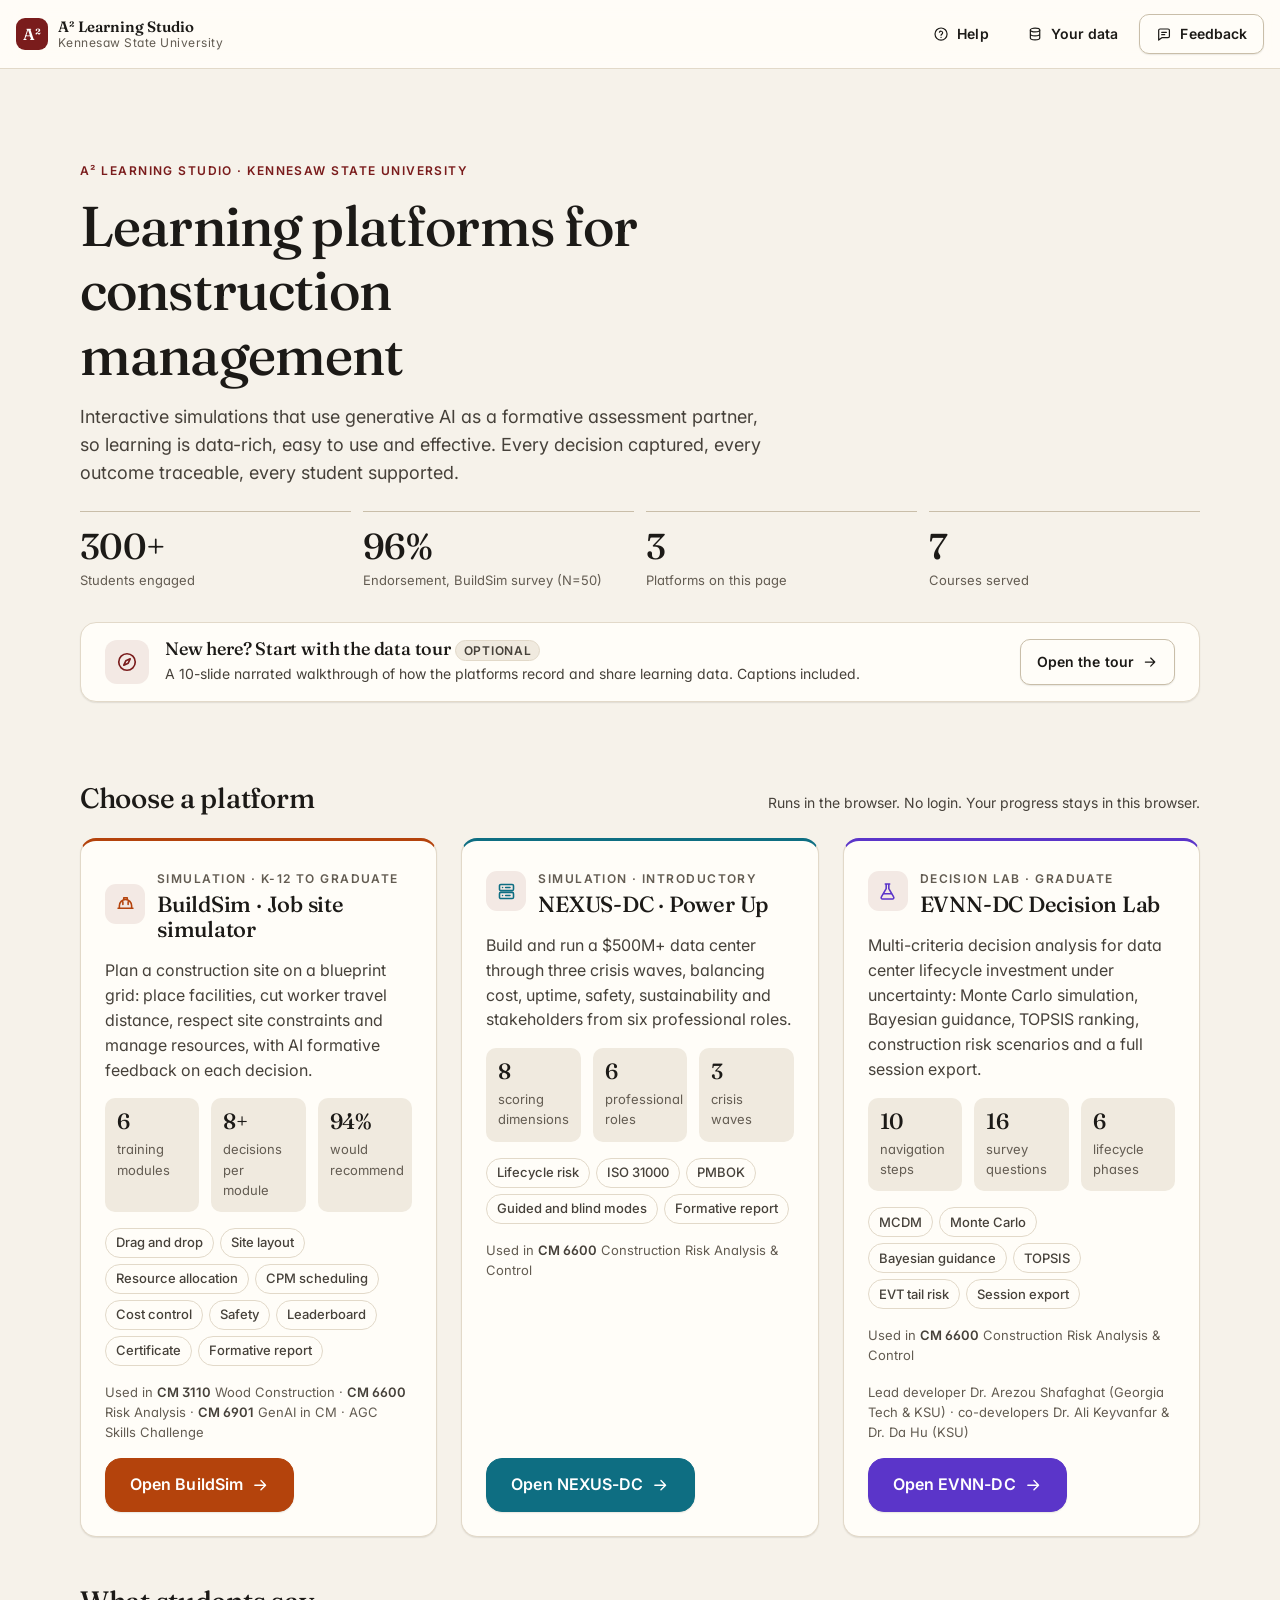
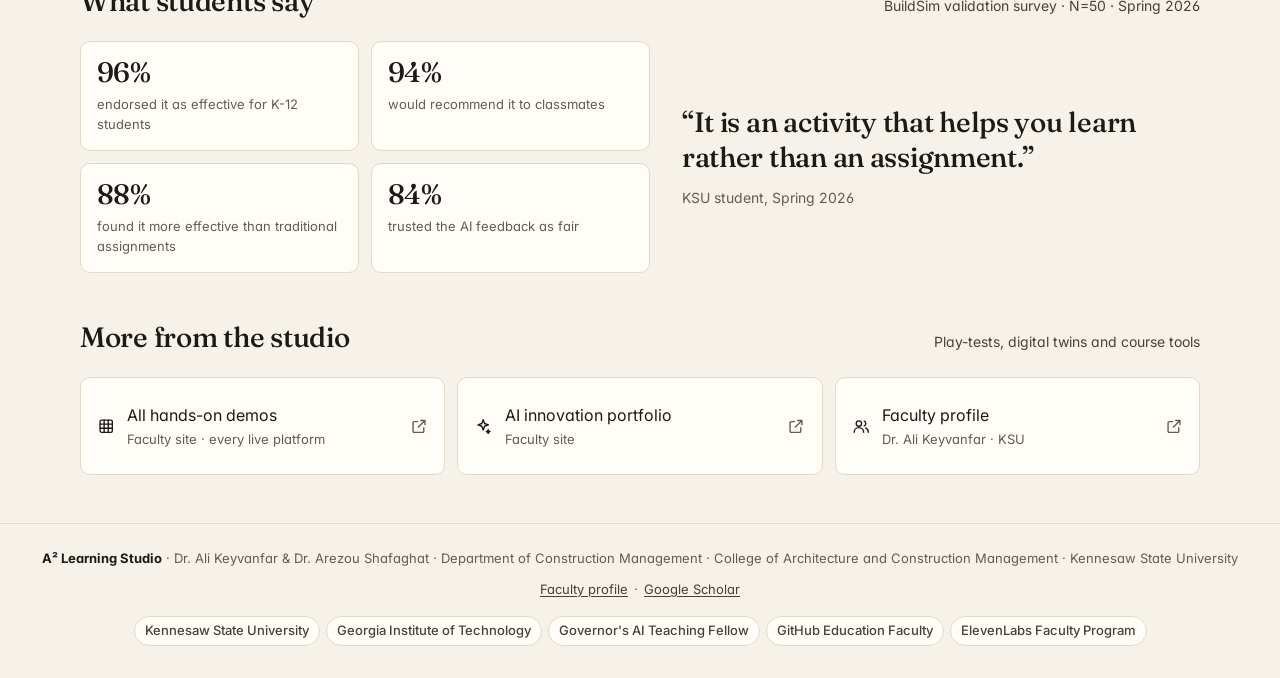
==== index.html @ 73e68457 "Hub: rebuild index.html on the A² kit - Editorial layout on the shared kit; each card keeps its plat" ====
<!DOCTYPE html>
<html lang="en">
<head>
<meta charset="UTF-8">
<meta name="viewport" content="width=device-width, initial-scale=1">
<!-- a2-kit:fonts -->
<link rel="preconnect" href="https://fonts.googleapis.com">
<link rel="preconnect" href="https://fonts.gstatic.com" crossorigin>
<link rel="stylesheet" href="https://fonts.googleapis.com/css2?family=Fraunces:opsz,wght@9..144,400;9..144,500;9..144,600&family=Inter:wght@400;500;600;700&family=JetBrains+Mono:wght@400;500;600&display=swap">
<!-- /a2-kit:fonts -->
<!-- a2-kit:css v1.0.0 -->
<style id="a2-kit-css">
/* ==========================================================================
   A² Kit · v1.0.0 · shared design language for A² Learning Studio platforms
   A² Learning Studio · Dr. Ali Keyvanfar & Dr. Arezou Shafaghat · KSU
   Canonical source: a2-learning-studio/kit/a2-kit.css (inlined into each
   platform between <!-- a2-kit:css --> markers by kit/sync.py).

   Principles: editorial and calm; Fraunces for display, Inter for UI,
   JetBrains Mono for data; warm paper surfaces; one accent per platform
   (--a2-accent), studio burgundy as the brand mark; soft depth; every text
   token >= 4.5:1 on every surface token; 24px+ targets (44px on touch);
   visible focus; reduced motion honored.

   Base element rules use :where() so they carry zero specificity and never
   override a platform's own CSS.
   ========================================================================== */

:root {
  /* type */
  --a2-font-display: "Fraunces", "Iowan Old Style", "Palatino Linotype", Palatino, Georgia, serif;
  --a2-font-ui: "Inter", system-ui, -apple-system, "Segoe UI", Roboto, "Helvetica Neue", Arial, sans-serif;
  --a2-font-mono: "JetBrains Mono", ui-monospace, SFMono-Regular, Menlo, Consolas, monospace;
  --a2-t-2xs: 0.75rem;   /* 12px, meta only (uppercase eyebrow) */
  --a2-t-xs: 0.8125rem;  /* 13px */
  --a2-t-sm: 0.875rem;   /* 14px */
  --a2-t-md: 1rem;       /* 16px body */
  --a2-t-lg: 1.125rem;   /* 18px */
  --a2-t-xl: 1.375rem;   /* 22px */
  --a2-t-2xl: 1.75rem;   /* 28px */
  --a2-t-3xl: 2.25rem;   /* 36px */
  --a2-t-4xl: clamp(2.25rem, 1.4rem + 3.2vw, 3.5rem);
  --a2-lh-tight: 1.15;
  --a2-lh: 1.55;

  /* surfaces (warm paper) */
  --a2-bg: #f6f2ea;
  --a2-surface: #fffdf8;
  --a2-surface-2: #f0eadf;
  --a2-surface-3: #e8e0d2;
  --a2-line: #e2d9c9;
  --a2-line-strong: #c9bea9;

  /* ink: all >= 4.5:1 on --a2-bg, --a2-surface and --a2-surface-2 */
  --a2-ink: #1c1a17;
  --a2-ink-2: #46413a;
  --a2-ink-3: #635c52;

  /* brand + accent (each platform overrides --a2-accent / --a2-accent-strong) */
  --a2-brand: #7a1c1c;
  --a2-accent: #7a1c1c;
  --a2-accent-strong: #5e1414;
  --a2-accent-ink: #ffffff;
  --a2-accent-soft: color-mix(in srgb, var(--a2-accent) 9%, var(--a2-surface));
  --a2-accent-line: color-mix(in srgb, var(--a2-accent) 32%, var(--a2-line));

  /* status (text-safe on light surfaces) */
  --a2-ok: #1d6b45;     --a2-ok-soft: #e5f2ea;
  --a2-warn: #8a5300;   --a2-warn-soft: #fbefd9;
  --a2-err: #a8231a;    --a2-err-soft: #fbe6e3;
  --a2-info: #1f4f9c;   --a2-info-soft: #e5edf9;

  /* spacing (4px base) */
  --a2-s1: 4px; --a2-s2: 8px; --a2-s3: 12px; --a2-s4: 16px;
  --a2-s5: 24px; --a2-s6: 32px; --a2-s7: 48px; --a2-s8: 64px;

  /* shape + depth */
  --a2-r-sm: 6px; --a2-r: 10px; --a2-r-lg: 16px; --a2-r-pill: 999px;
  --a2-shadow-1: 0 1px 2px rgba(28, 26, 23, .06), 0 1px 1px rgba(28, 26, 23, .04);
  --a2-shadow-2: 0 10px 24px -12px rgba(28, 26, 23, .22), 0 2px 6px rgba(28, 26, 23, .06);
  --a2-shadow-3: 0 24px 60px -20px rgba(28, 26, 23, .34), 0 4px 12px rgba(28, 26, 23, .08);

  /* motion */
  --a2-ease: cubic-bezier(.2, .7, .2, 1);
  --a2-dur: 180ms;

  /* layout */
  --a2-max: 1120px;
  --a2-bar-h: 56px;
  --a2-target: 44px;
  --a2-focus-ring: 0 0 0 2px var(--a2-surface), 0 0 0 4px var(--a2-accent);

  color-scheme: light;
}

/* ---------- base (zero specificity) ---------- */
:where(html.a2) { -webkit-text-size-adjust: 100%; text-size-adjust: 100%; }
:where(body.a2) {
  margin: 0;
  background: var(--a2-bg);
  color: var(--a2-ink);
  font: 400 var(--a2-t-md)/var(--a2-lh) var(--a2-font-ui);
  font-feature-settings: "cv11", "ss01";
  -webkit-font-smoothing: antialiased;
  text-rendering: optimizeLegibility;
}
:where(body.a2) :where(h1, h2, h3) {
  font-family: var(--a2-font-display);
  font-weight: 500;
  line-height: var(--a2-lh-tight);
  letter-spacing: -0.01em;
  color: var(--a2-ink);
  font-optical-sizing: auto;
}
:where(body.a2) :where(h4, h5, h6) { font-family: var(--a2-font-ui); font-weight: 600; line-height: 1.3; }
:where(body.a2) :where(a) { color: var(--a2-accent); text-underline-offset: .18em; text-decoration-thickness: 1px; }
:where(body.a2) :where(a:hover) { color: var(--a2-accent-strong); }
:where(body.a2) :where(code, kbd, samp, pre, .a2-num) { font-family: var(--a2-font-mono); font-variant-numeric: tabular-nums; }
:where(body.a2) :where(button, input, select, textarea) { font: inherit; color: inherit; }
:where(body.a2) :where(img, svg, video, canvas) { max-width: 100%; }
:where(body.a2) ::selection { background: color-mix(in srgb, var(--a2-accent) 22%, transparent); }

/* one visible focus style everywhere (keyboard only) */
:where(body.a2) :focus { outline: none; }
:where(body.a2) :focus-visible {
  outline: 2px solid var(--a2-accent);
  outline-offset: 2px;
  border-radius: var(--a2-r-sm);
}
:where(body.a2) :where(input, select, textarea):focus-visible { outline-offset: 0; }

/* ---------- utilities ---------- */
.a2-sr, .a2-visually-hidden {
  position: absolute !important; width: 1px !important; height: 1px !important;
  padding: 0 !important; margin: -1px !important; overflow: hidden !important;
  clip: rect(0 0 0 0) !important; white-space: nowrap !important; border: 0 !important;
}
.a2-skip {
  position: fixed; left: var(--a2-s3); top: -100px; z-index: 10000;
  background: var(--a2-ink); color: #fff; padding: 10px 16px; border-radius: var(--a2-r);
  font: 600 var(--a2-t-sm)/1 var(--a2-font-ui); text-decoration: none;
  transition: top var(--a2-dur) var(--a2-ease);
}
.a2-skip:focus { top: var(--a2-s3); color: #fff; }
.a2-container { width: min(100% - 2 * var(--a2-s4), var(--a2-max)); margin-inline: auto; }
.a2-stack > * + * { margin-top: var(--a2-stack, var(--a2-s4)); }
.a2-row { display: flex; gap: var(--a2-s3); align-items: center; flex-wrap: wrap; }
.a2-grow { flex: 1 1 auto; }
.a2-mono { font-family: var(--a2-font-mono); font-variant-numeric: tabular-nums; }
.a2-eyebrow {
  font: 600 var(--a2-t-2xs)/1.2 var(--a2-font-ui); letter-spacing: .12em; text-transform: uppercase;
  color: var(--a2-ink-3);
}
.a2-eyebrow.is-accent { color: var(--a2-accent); }
.a2-lede { font-size: var(--a2-t-lg); color: var(--a2-ink-2); max-width: 62ch; }
.a2-muted { color: var(--a2-ink-3); }
.a2-display { font-family: var(--a2-font-display); font-weight: 500; letter-spacing: -0.015em; line-height: var(--a2-lh-tight); }
.a2-hr { border: 0; border-top: 1px solid var(--a2-line); margin: var(--a2-s5) 0; }

/* ---------- icons ---------- */
.a2-ico { width: 1.15em; height: 1.15em; flex: none; stroke: currentColor; fill: none; stroke-width: 1.8; stroke-linecap: round; stroke-linejoin: round; vertical-align: -0.2em; }
.a2-ico.is-fill { fill: currentColor; stroke: none; }

/* ---------- buttons ---------- */
.a2-btn {
  --_bg: var(--a2-surface); --_fg: var(--a2-ink); --_bd: var(--a2-line-strong);
  display: inline-flex; align-items: center; justify-content: center; gap: var(--a2-s2);
  min-height: var(--a2-target); padding: 0 var(--a2-s4);
  border: 1px solid var(--_bd); border-radius: var(--a2-r);
  background: var(--_bg); color: var(--_fg);
  font: 600 var(--a2-t-sm)/1.1 var(--a2-font-ui); letter-spacing: .005em;
  text-decoration: none; cursor: pointer; user-select: none; white-space: nowrap;
  box-shadow: var(--a2-shadow-1);
  transition: background var(--a2-dur) var(--a2-ease), border-color var(--a2-dur) var(--a2-ease),
              box-shadow var(--a2-dur) var(--a2-ease), transform var(--a2-dur) var(--a2-ease);
}
.a2-btn:hover { --_bd: var(--a2-ink-3); color: var(--_fg); }
.a2-btn:active { transform: translateY(1px); }
.a2-btn[disabled], .a2-btn[aria-disabled="true"] { opacity: .5; cursor: not-allowed; box-shadow: none; transform: none; }
.a2-btn.is-primary { --_bg: var(--a2-accent); --_fg: var(--a2-accent-ink); --_bd: var(--a2-accent); }
.a2-btn.is-primary:hover { --_bg: var(--a2-accent-strong); --_bd: var(--a2-accent-strong); }
.a2-btn.is-quiet { --_bg: transparent; --_bd: transparent; box-shadow: none; }
.a2-btn.is-quiet:hover { --_bg: var(--a2-surface-2); }
.a2-btn.is-danger { --_fg: var(--a2-err); --_bd: color-mix(in srgb, var(--a2-err) 45%, var(--a2-line)); }
.a2-btn.is-sm { min-height: 36px; padding: 0 var(--a2-s3); font-size: var(--a2-t-xs); }
.a2-btn.is-lg { min-height: 52px; padding: 0 var(--a2-s5); font-size: var(--a2-t-md); border-radius: var(--a2-r-lg); }
.a2-btn.is-icon { width: var(--a2-target); padding: 0; }
.a2-btn.is-block { width: 100%; }
.a2-btn.a2-btn:focus-visible { outline: none; box-shadow: var(--a2-focus-ring); }
@media (pointer: fine) { .a2-btn.is-sm { min-height: 32px; } }

/* ---------- surfaces ---------- */
.a2-card {
  background: var(--a2-surface); border: 1px solid var(--a2-line); border-radius: var(--a2-r-lg);
  box-shadow: var(--a2-shadow-1); padding: var(--a2-s5);
}
.a2-card.is-raised { box-shadow: var(--a2-shadow-2); }
.a2-card.is-accent { border-top: 3px solid var(--a2-accent); }
.a2-card.is-interactive { transition: box-shadow var(--a2-dur) var(--a2-ease), border-color var(--a2-dur) var(--a2-ease), transform var(--a2-dur) var(--a2-ease); }
.a2-card.is-interactive:hover { box-shadow: var(--a2-shadow-2); border-color: var(--a2-line-strong); transform: translateY(-1px); }
.a2-panel { background: var(--a2-surface-2); border-radius: var(--a2-r); padding: var(--a2-s4); }

/* ---------- chips, badges, tags ---------- */
.a2-chip {
  display: inline-flex; align-items: center; gap: 6px; min-height: 28px; padding: 0 10px;
  border-radius: var(--a2-r-pill); border: 1px solid var(--a2-line); background: var(--a2-surface);
  font: 500 var(--a2-t-xs)/1 var(--a2-font-ui); color: var(--a2-ink-2);
}
.a2-chip.is-accent { background: var(--a2-accent-soft); border-color: var(--a2-accent-line); color: var(--a2-accent-strong); }
button.a2-chip { cursor: pointer; min-height: 36px; }
button.a2-chip[aria-pressed="true"] { background: var(--a2-accent); border-color: var(--a2-accent); color: var(--a2-accent-ink); }
.a2-badge {
  display: inline-flex; align-items: center; gap: 4px; padding: 3px 8px; border-radius: var(--a2-r-pill);
  font: 600 var(--a2-t-2xs)/1.1 var(--a2-font-ui); letter-spacing: .06em; text-transform: uppercase;
  border: 1px solid transparent; vertical-align: middle;
}
.a2-badge.is-required { background: var(--a2-err-soft); color: var(--a2-err); border-color: color-mix(in srgb, var(--a2-err) 25%, transparent); }
.a2-badge.is-optional { background: var(--a2-surface-2); color: var(--a2-ink-2); border-color: var(--a2-line); }
.a2-badge.is-done { background: var(--a2-ok-soft); color: var(--a2-ok); }
.a2-badge.is-locked { background: var(--a2-surface-2); color: var(--a2-ink-3); }
.a2-badge.is-new, .a2-badge.is-accent { background: var(--a2-accent-soft); color: var(--a2-accent-strong); border-color: var(--a2-accent-line); }

/* ---------- callouts (guidance) ---------- */
.a2-callout {
  display: grid; grid-template-columns: auto 1fr; gap: var(--a2-s3); align-items: start;
  padding: var(--a2-s4); border-radius: var(--a2-r); border: 1px solid var(--a2-line);
  background: var(--a2-surface); color: var(--a2-ink-2);
}
.a2-callout > .a2-ico { margin-top: 2px; color: var(--a2-accent); }
.a2-callout strong { color: var(--a2-ink); }
.a2-callout.is-next { background: var(--a2-accent-soft); border-color: var(--a2-accent-line); }
.a2-callout.is-info { background: var(--a2-info-soft); border-color: color-mix(in srgb, var(--a2-info) 25%, transparent); }
.a2-callout.is-info > .a2-ico { color: var(--a2-info); }
.a2-callout.is-warn { background: var(--a2-warn-soft); border-color: color-mix(in srgb, var(--a2-warn) 25%, transparent); }
.a2-callout.is-warn > .a2-ico { color: var(--a2-warn); }
.a2-callout.is-ok { background: var(--a2-ok-soft); border-color: color-mix(in srgb, var(--a2-ok) 25%, transparent); }
.a2-callout.is-ok > .a2-ico { color: var(--a2-ok); }

/* ---------- forms ---------- */
.a2-field { display: grid; gap: 6px; }
.a2-field > label, .a2-label { font: 600 var(--a2-t-sm)/1.3 var(--a2-font-ui); color: var(--a2-ink); display: flex; gap: 8px; align-items: center; flex-wrap: wrap; }
.a2-hint { font-size: var(--a2-t-xs); color: var(--a2-ink-3); }
.a2-error { font-size: var(--a2-t-xs); color: var(--a2-err); font-weight: 600; }
.a2-input, .a2-select, .a2-textarea {
  width: 100%; min-height: var(--a2-target); box-sizing: border-box; padding: 10px 12px;
  border: 1px solid var(--a2-line-strong); border-radius: var(--a2-r); background: var(--a2-surface);
  color: var(--a2-ink); font: 400 var(--a2-t-md)/1.4 var(--a2-font-ui);
  transition: border-color var(--a2-dur) var(--a2-ease), box-shadow var(--a2-dur) var(--a2-ease);
}
.a2-textarea { min-height: 96px; resize: vertical; }
.a2-input::placeholder, .a2-textarea::placeholder { color: var(--a2-ink-3); }
.a2-input:focus-visible, .a2-select:focus-visible, .a2-textarea:focus-visible { outline: none; border-color: var(--a2-accent); box-shadow: 0 0 0 3px color-mix(in srgb, var(--a2-accent) 22%, transparent); }
.a2-input[aria-invalid="true"] { border-color: var(--a2-err); }
.a2-scale { display: flex; gap: var(--a2-s2); flex-wrap: wrap; }
.a2-scale label {
  position: relative; display: inline-grid; place-items: center; min-width: var(--a2-target); min-height: var(--a2-target);
  padding: 0 10px; border: 1px solid var(--a2-line-strong); border-radius: var(--a2-r); background: var(--a2-surface);
  font: 600 var(--a2-t-sm)/1 var(--a2-font-ui); cursor: pointer;
}
.a2-scale input { position: absolute; opacity: 0; inset: 0; margin: 0; cursor: pointer; }
.a2-scale label:has(input:checked) { background: var(--a2-accent); border-color: var(--a2-accent); color: var(--a2-accent-ink); }
.a2-scale label:has(input:focus-visible) { box-shadow: var(--a2-focus-ring); }
.a2-scale-ends { display: flex; justify-content: space-between; font-size: var(--a2-t-xs); color: var(--a2-ink-3); max-width: 340px; }

/* ---------- progress + stepper ---------- */
.a2-progress { height: 6px; border-radius: var(--a2-r-pill); background: var(--a2-surface-3); overflow: hidden; }
.a2-progress > span { display: block; height: 100%; width: var(--a2-pct, 0%); background: var(--a2-accent); border-radius: inherit; transition: width .4s var(--a2-ease); }
.a2-stepper { position: relative; list-style: none; margin: 0; padding: 0; display: flex; gap: var(--a2-s2); overflow-x: auto; scrollbar-width: thin; }
.a2-stepper > li { flex: none; position: relative; }
.a2-step {
  display: inline-flex; align-items: center; gap: 8px; min-height: 40px; padding: 0 12px 0 6px;
  border-radius: var(--a2-r-pill); border: 1px solid var(--a2-line); background: var(--a2-surface);
  font: 500 var(--a2-t-xs)/1.1 var(--a2-font-ui); color: var(--a2-ink-2); text-decoration: none; cursor: pointer; white-space: nowrap;
}
.a2-step .a2-step-n {
  display: inline-grid; place-items: center; width: 26px; height: 26px; border-radius: 50%;
  background: var(--a2-surface-2); color: var(--a2-ink-2); font: 600 12px/1 var(--a2-font-mono);
}
.a2-step[aria-current="step"] { border-color: var(--a2-accent); color: var(--a2-ink); background: var(--a2-accent-soft); }
.a2-step[aria-current="step"] .a2-step-n { background: var(--a2-accent); color: var(--a2-accent-ink); }
.a2-step.is-done .a2-step-n { background: var(--a2-ok); color: #fff; }
.a2-step.is-locked, .a2-step[aria-disabled="true"] { color: var(--a2-ink-3); cursor: not-allowed; background: var(--a2-surface-2); }
.a2-step:focus-visible { outline: none; box-shadow: var(--a2-focus-ring); }

/* ---------- suite bar (shared top bar) ---------- */
.a2-bar {
  position: sticky; top: 0; z-index: 900; min-height: var(--a2-bar-h);
  display: flex; align-items: center; gap: var(--a2-s3); padding: 6px var(--a2-s4);
  background: color-mix(in srgb, var(--a2-surface) 92%, transparent);
  -webkit-backdrop-filter: saturate(1.4) blur(10px); backdrop-filter: saturate(1.4) blur(10px);
  border-bottom: 1px solid var(--a2-line);
  font-family: var(--a2-font-ui);
}
.a2-bar-brand { display: flex; align-items: center; gap: 10px; min-width: 0; color: var(--a2-ink); text-decoration: none; }
.a2-mark {
  flex: none; display: inline-flex; align-items: center; justify-content: center; width: 32px; height: 32px; border-radius: 9px;
  background: var(--a2-brand); color: #fff; font: 600 16px/1 var(--a2-font-display); letter-spacing: -.02em;
}
.a2-bar-title { display: grid; min-width: 0; line-height: 1.15; }
.a2-bar-title b { font: 600 15px/1.2 var(--a2-font-display); color: var(--a2-ink); white-space: nowrap; overflow: hidden; text-overflow: ellipsis; }
.a2-bar-title small { font-size: var(--a2-t-2xs); color: var(--a2-ink-3); letter-spacing: .04em; white-space: nowrap; overflow: hidden; text-overflow: ellipsis; }
.a2-bar-where { margin-left: var(--a2-s2); padding-left: var(--a2-s3); border-left: 1px solid var(--a2-line); font-size: var(--a2-t-sm); color: var(--a2-ink-2); min-width: 0; white-space: nowrap; overflow: hidden; text-overflow: ellipsis; }
.a2-bar-where:empty { display: none; }
.a2-bar-actions { margin-left: auto; display: flex; align-items: center; gap: 4px; }
.a2-bar-actions .a2-btn { min-height: 40px; }
.a2-bar-actions .a2-btn .a2-btn-label { display: inline; }
.a2-bar .a2-more { display: none; }
@media (max-width: 720px) {
  .a2-bar-where { display: none; }
  .a2-bar .a2-hide-sm { display: none; }
  .a2-bar .a2-more { display: inline-flex; }
  .a2-bar-actions .a2-btn .a2-btn-label { display: none; }
  .a2-bar-actions .a2-btn { width: 44px; min-height: 44px; padding: 0; }
}
@media (max-width: 380px) { .a2-bar-title small { display: none; } }
.a2-menu { display: grid; gap: var(--a2-s2); }
.a2-menu .a2-btn { justify-content: flex-start; width: 100%; min-height: 52px; font-size: var(--a2-t-md); }
.a2-menu .a2-btn .a2-state { margin-left: auto; font-weight: 500; color: var(--a2-ink-3); font-size: var(--a2-t-sm); }

/* where-am-I strip under the bar (mobile shows location here) */
.a2-where {
  display: none; padding: 8px var(--a2-s4); font-size: var(--a2-t-sm); color: var(--a2-ink-2);
  background: var(--a2-surface); border-bottom: 1px solid var(--a2-line);
}
@media (max-width: 720px) { .a2-where:not(:empty) { display: block; } }

/* ---------- next-step dock ---------- */
.a2-nextbar {
  position: sticky; bottom: 0; z-index: 800; display: flex; gap: var(--a2-s3); align-items: center; flex-wrap: wrap;
  padding: var(--a2-s3) var(--a2-s4); background: color-mix(in srgb, var(--a2-surface) 94%, transparent);
  -webkit-backdrop-filter: blur(8px); backdrop-filter: blur(8px); border-top: 1px solid var(--a2-line);
}
.a2-nextbar .a2-nextbar-text { flex: 1 1 220px; font-size: var(--a2-t-sm); color: var(--a2-ink-2); }
.a2-nextbar .a2-nextbar-text strong { color: var(--a2-ink); }

/* ---------- dialog ---------- */
.a2-dialog {
  width: min(560px, calc(100vw - 24px)); max-height: min(86vh, 760px); padding: 0; border: 1px solid var(--a2-line);
  border-radius: var(--a2-r-lg); background: var(--a2-surface); color: var(--a2-ink); box-shadow: var(--a2-shadow-3);
  font-family: var(--a2-font-ui);
}
.a2-dialog::backdrop { background: rgba(28, 26, 23, .42); }
.a2-dialog[open] { display: flex; flex-direction: column; }
.a2-dialog-head { display: flex; align-items: start; gap: var(--a2-s3); padding: var(--a2-s5) var(--a2-s5) var(--a2-s3); }
.a2-dialog-head h2 { margin: 0; font-size: var(--a2-t-xl); }
.a2-dialog-head p { margin: 6px 0 0; color: var(--a2-ink-2); font-size: var(--a2-t-sm); }
.a2-dialog-body { padding: 0 var(--a2-s5) var(--a2-s4); overflow: auto; }
.a2-dialog-foot { display: flex; gap: var(--a2-s2); justify-content: flex-end; flex-wrap: wrap; padding: var(--a2-s4) var(--a2-s5); border-top: 1px solid var(--a2-line); background: var(--a2-surface-2); border-radius: 0 0 var(--a2-r-lg) var(--a2-r-lg); }
.a2-dialog fieldset { border: 0; padding: 0; margin: 0 0 var(--a2-s5); }
.a2-dialog legend { font: 600 var(--a2-t-sm)/1.3 var(--a2-font-ui); margin-bottom: var(--a2-s2); padding: 0; display: flex; gap: 8px; align-items: center; }

/* ---------- toast ---------- */
.a2-toasts { position: fixed; z-index: 10001; left: 50%; bottom: var(--a2-s5); transform: translateX(-50%); display: grid; gap: var(--a2-s2); width: min(440px, calc(100vw - 24px)); pointer-events: none; }
.a2-toast {
  pointer-events: auto; display: flex; gap: var(--a2-s3); align-items: center; padding: 12px 16px; border-radius: var(--a2-r);
  background: var(--a2-ink); color: #fff; font: 500 var(--a2-t-sm)/1.4 var(--a2-font-ui); box-shadow: var(--a2-shadow-3);
  animation: a2-rise .22s var(--a2-ease);
}
@keyframes a2-rise { from { opacity: 0; transform: translateY(8px); } to { opacity: 1; transform: none; } }

/* ---------- media: captions + transcript ---------- */
.a2-captions {
  position: fixed; z-index: 950; left: 50%; bottom: calc(var(--a2-s5) + env(safe-area-inset-bottom, 0px)); transform: translateX(-50%);
  width: min(760px, calc(100vw - 24px)); display: none; gap: var(--a2-s3); align-items: start;
  padding: 12px 14px 12px 16px; border-radius: var(--a2-r-lg); background: rgba(28, 26, 23, .92); color: #fff;
  box-shadow: var(--a2-shadow-3); font: 500 var(--a2-t-md)/1.45 var(--a2-font-ui);
}
.a2-captions.is-on { display: flex; }
.a2-captions-text { flex: 1; max-height: 4.4em; overflow: auto; }
.a2-captions-label { display: block; font: 600 var(--a2-t-2xs)/1.3 var(--a2-font-ui); letter-spacing: .1em; text-transform: uppercase; color: #d8cfc0; margin-bottom: 2px; }
.a2-captions .a2-btn { --_bg: rgba(255, 255, 255, .08); --_fg: #fff; --_bd: rgba(255, 255, 255, .22); box-shadow: none; min-height: 40px; }
.a2-captions .a2-btn:hover { --_bg: rgba(255, 255, 255, .16); --_bd: rgba(255, 255, 255, .4); }
.a2-transcript { font-size: var(--a2-t-sm); color: var(--a2-ink-2); }
.a2-transcript summary { cursor: pointer; font-weight: 600; color: var(--a2-ink); min-height: 32px; display: flex; align-items: center; gap: 8px; }
.a2-transcript[open] summary { margin-bottom: var(--a2-s2); }

/* ---------- tables + kpi ---------- */
.a2-table { width: 100%; border-collapse: collapse; font-size: var(--a2-t-sm); }
.a2-table th { text-align: left; font: 600 var(--a2-t-xs)/1.3 var(--a2-font-ui); color: var(--a2-ink-2); letter-spacing: .02em; padding: 10px 12px; border-bottom: 1px solid var(--a2-line-strong); background: var(--a2-surface-2); }
.a2-table td { padding: 10px 12px; border-bottom: 1px solid var(--a2-line); vertical-align: top; }
.a2-table .num { font-family: var(--a2-font-mono); font-variant-numeric: tabular-nums; text-align: right; }
.a2-kpis { display: grid; grid-template-columns: repeat(auto-fit, minmax(140px, 1fr)); gap: var(--a2-s3); }
.a2-kpi { padding: var(--a2-s4); border-radius: var(--a2-r); background: var(--a2-surface); border: 1px solid var(--a2-line); }
.a2-kpi b { display: block; font: 500 var(--a2-t-2xl)/1.05 var(--a2-font-display); color: var(--a2-ink); letter-spacing: -.02em; }
.a2-kpi span { display: block; margin-top: 6px; font-size: var(--a2-t-xs); color: var(--a2-ink-3); }

/* ---------- tabs ---------- */
.a2-tabs { display: flex; gap: 2px; border-bottom: 1px solid var(--a2-line); overflow-x: auto; scrollbar-width: thin; }
.a2-tab {
  flex: none; min-height: var(--a2-target); padding: 0 var(--a2-s4); border: 0; border-bottom: 2px solid transparent; background: none;
  font: 600 var(--a2-t-sm)/1 var(--a2-font-ui); color: var(--a2-ink-2); cursor: pointer; margin-bottom: -1px;
}
.a2-tab[aria-selected="true"] { color: var(--a2-ink); border-bottom-color: var(--a2-accent); }
.a2-tab:hover { color: var(--a2-ink); }
.a2-tab:focus-visible { outline: none; box-shadow: inset var(--a2-focus-ring); }

/* ---------- footer ---------- */
.a2-foot {
  border-top: 1px solid var(--a2-line); margin-top: var(--a2-s7); padding: var(--a2-s5) var(--a2-s4) var(--a2-s6);
  font-size: var(--a2-t-xs); color: var(--a2-ink-3); text-align: center; line-height: 1.6;
}
.a2-foot a { color: var(--a2-ink-2); display: inline-block; padding: 4px 2px; }

/* ---------- motion preferences ---------- */
@media (prefers-reduced-motion: reduce) {
  *, *::before, *::after {
    animation-duration: .001ms !important; animation-iteration-count: 1 !important;
    transition-duration: .001ms !important; scroll-behavior: auto !important;
  }
}
html.a2-reduce-motion *, html.a2-reduce-motion *::before, html.a2-reduce-motion *::after {
  animation-duration: .001ms !important; animation-iteration-count: 1 !important;
  transition-duration: .001ms !important; scroll-behavior: auto !important;
}

/* ---------- print ---------- */
@media print {
  .a2-bar, .a2-nextbar, .a2-captions, .a2-toasts, .a2-skip { display: none !important; }
  :where(body.a2) { background: #fff; }
}

/* toggle buttons in the bar: pressed = on */
.a2-bar [aria-pressed="false"] { color: var(--a2-ink-3); }
</style>
<!-- /a2-kit:css -->
<title>A² Learning Studio — Learning platforms for construction management</title>
<meta name="description" content="Browser-based simulations that use generative AI as formative assessment for construction management education. A² Learning Studio, Kennesaw State University — Dr. Ali Keyvanfar and Dr. Arezou Shafaghat.">
<meta name="theme-color" content="#f6f2ea">
<style>
  .hub-hero { padding: clamp(40px, 8vw, 88px) 0 var(--a2-s6); }
  .hub-hero h1 { font-size: var(--a2-t-4xl); margin: var(--a2-s3) 0 var(--a2-s4); max-width: 17ch; }
  .hub-hero .a2-lede { margin: 0 0 var(--a2-s5); }
  .hub-stats { display: grid; grid-template-columns: repeat(4, minmax(0, 1fr)); gap: var(--a2-s3); margin: 0 0 var(--a2-s6); padding: 0; }
  .hub-stats div { padding: var(--a2-s4) 0 0; border-top: 1px solid var(--a2-line-strong); }
  .hub-stats dt { font-size: var(--a2-t-xs); color: var(--a2-ink-3); margin-top: 6px; }
  .hub-stats dd { margin: 0; font: 500 var(--a2-t-3xl)/1 var(--a2-font-display); letter-spacing: -.02em; color: var(--a2-ink); }
  .hub-stats div { display: flex; flex-direction: column-reverse; justify-content: flex-end; }
  @media (max-width: 640px) { .hub-stats { grid-template-columns: repeat(2, minmax(0, 1fr)); row-gap: var(--a2-s4); } }

  .hub-start { display: grid; grid-template-columns: auto 1fr auto; gap: var(--a2-s4); align-items: center; padding: var(--a2-s4) var(--a2-s5); border-radius: var(--a2-r-lg); background: var(--a2-surface); border: 1px solid var(--a2-line); box-shadow: var(--a2-shadow-1); }
  .hub-start .ic { display: inline-grid; place-items: center; width: 44px; height: 44px; border-radius: 12px; background: var(--a2-accent-soft); color: var(--a2-accent); }
  .hub-start .ic .a2-ico { width: 22px; height: 22px; }
  .hub-start h2 { margin: 0 0 2px; font-size: var(--a2-t-lg); }
  .hub-start p { margin: 0; color: var(--a2-ink-2); font-size: var(--a2-t-sm); }
  @media (max-width: 640px) { .hub-start { grid-template-columns: 1fr; } .hub-start .ic { display: none; } }

  .hub-sec { padding: var(--a2-s7) 0 0; }
  .hub-sec > header { display: flex; flex-wrap: wrap; gap: var(--a2-s2) var(--a2-s5); align-items: baseline; justify-content: space-between; margin-bottom: var(--a2-s5); }
  .hub-sec h2 { margin: 0; font-size: var(--a2-t-2xl); }
  .hub-sec > header p { margin: 0; color: var(--a2-ink-2); font-size: var(--a2-t-sm); }

  .plats { display: grid; gap: var(--a2-s5); grid-template-columns: repeat(auto-fit, minmax(300px, 1fr)); }
  .plat { display: flex; flex-direction: column; gap: var(--a2-s4); padding: var(--a2-s5); border-top: 3px solid var(--a2-accent); }
  .plat-head { display: flex; gap: var(--a2-s3); align-items: center; }
  .plat-ic { display: inline-grid; place-items: center; width: 40px; height: 40px; border-radius: 11px; background: var(--a2-accent-soft); color: var(--a2-accent); flex: none; }
  .plat-ic .a2-ico { width: 21px; height: 21px; }
  .plat h3 { margin: 2px 0 0; font-size: var(--a2-t-xl); }
  .plat .desc { margin: 0; color: var(--a2-ink-2); }
  .plat .a2-kpis { grid-template-columns: repeat(3, minmax(0, 1fr)); }
  .plat .a2-kpi { padding: var(--a2-s3); background: var(--a2-surface-2); border: 0; }
  .plat .a2-kpi b { font-size: var(--a2-t-xl); }
  .plat .chips { display: flex; flex-wrap: wrap; gap: 6px; }
  .plat .meta { margin: 0; font-size: var(--a2-t-xs); color: var(--a2-ink-3); }
  .plat .meta strong { color: var(--a2-ink-2); font-weight: 600; }
  .plat .credit { margin: 0; font-size: var(--a2-t-xs); color: var(--a2-ink-3); }
  .plat .a2-btn { margin-top: auto; align-self: flex-start; }

  .proof { display: grid; grid-template-columns: 1.1fr 1fr; gap: var(--a2-s6); align-items: center; }
  .proof .a2-kpis { grid-template-columns: repeat(2, minmax(0, 1fr)); }
  .proof blockquote { margin: 0; font: 500 var(--a2-t-2xl)/1.25 var(--a2-font-display); letter-spacing: -.01em; color: var(--a2-ink); }
  .proof figcaption { margin-top: var(--a2-s3); font-size: var(--a2-t-sm); color: var(--a2-ink-3); }
  @media (max-width: 760px) { .proof { grid-template-columns: 1fr; } }

  .more { display: grid; gap: var(--a2-s3); grid-template-columns: repeat(auto-fit, minmax(260px, 1fr)); }
  .more a { display: flex; gap: var(--a2-s3); align-items: center; padding: var(--a2-s4); border-radius: var(--a2-r); border: 1px solid var(--a2-line); background: var(--a2-surface); color: var(--a2-ink); text-decoration: none; min-height: 64px; }
  .more a:hover { border-color: var(--a2-line-strong); box-shadow: var(--a2-shadow-1); }
  .more a span { display: grid; gap: 2px; }
  .more a small { color: var(--a2-ink-3); font-size: var(--a2-t-xs); }
  .more a .a2-ico:last-child { margin-left: auto; color: var(--a2-ink-3); }
  .affil { display: flex; flex-wrap: wrap; justify-content: center; gap: 6px; margin-top: var(--a2-s3); }
</style>
</head>
<body>
<main id="main">
  <div class="a2-container">

    <section class="hub-hero" aria-labelledby="hub-title">
      <span class="a2-eyebrow is-accent">A² Learning Studio · Kennesaw State University</span>
      <h1 id="hub-title" class="a2-display">Learning platforms for construction management</h1>
      <p class="a2-lede">Interactive simulations that use generative AI as a formative assessment partner, so learning is data-rich, easy to use and effective. Every decision captured, every outcome traceable, every student supported.</p>
      <dl class="hub-stats">
        <div><dt>Students engaged</dt><dd>300+</dd></div>
        <div><dt>Endorsement, BuildSim survey (N=50)</dt><dd>96%</dd></div>
        <div><dt>Platforms on this page</dt><dd>3</dd></div>
        <div><dt>Courses served</dt><dd>7</dd></div>
      </dl>
      <div class="hub-start">
        <span class="ic" aria-hidden="true"><svg class="a2-ico"><use href="#a2-i-compass"></use></svg></span>
        <div>
          <h2>New here? Start with the data tour <span class="a2-badge is-optional">Optional</span></h2>
          <p>A 10-slide narrated walkthrough of how the platforms record and share learning data. Captions included.</p>
        </div>
        <a class="a2-btn" href="ecosystem.html">Open the tour <svg class="a2-ico" aria-hidden="true"><use href="#a2-i-arrow-right"></use></svg></a>
      </div>
    </section>

    <section class="hub-sec" aria-labelledby="h-plat">
      <header>
        <h2 id="h-plat">Choose a platform</h2>
        <p>Runs in the browser. No login. Your progress stays in this browser.</p>
      </header>
      <div class="plats">

        <article class="a2-card plat" style="--a2-accent:#b4430c;--a2-accent-strong:#8f3409" aria-labelledby="p-buildsim">
          <div class="plat-head">
            <span class="plat-ic" aria-hidden="true"><svg class="a2-ico"><use href="#a2-i-hardhat"></use></svg></span>
            <div><span class="a2-eyebrow">Simulation · K-12 to graduate</span><h3 id="p-buildsim">BuildSim · Job site simulator</h3></div>
          </div>
          <p class="desc">Plan a construction site on a blueprint grid: place facilities, cut worker travel distance, respect site constraints and manage resources, with AI formative feedback on each decision.</p>
          <div class="a2-kpis" data-claims="buildsim">
            <div class="a2-kpi"><b class="a2-num" data-claim="modules">6</b><span>training modules</span></div>
            <div class="a2-kpi"><b class="a2-num" data-claim="decisions">8+</b><span>decisions per module</span></div>
            <div class="a2-kpi"><b class="a2-num">94%</b><span>would recommend</span></div>
          </div>
          <div class="chips" aria-label="Features">
            <span class="a2-chip">Drag and drop</span><span class="a2-chip">Site layout</span><span class="a2-chip">Resource allocation</span><span class="a2-chip">CPM scheduling</span><span class="a2-chip">Cost control</span><span class="a2-chip">Safety</span><span class="a2-chip">Leaderboard</span><span class="a2-chip">Certificate</span><span class="a2-chip">Formative report</span>
          </div>
          <p class="meta">Used in <strong>CM 3110</strong> Wood Construction · <strong>CM 6600</strong> Risk Analysis · <strong>CM 6901</strong> GenAI in CM · AGC Skills Challenge</p>
          <a class="a2-btn is-primary is-lg" href="buildsim.html">Open BuildSim <svg class="a2-ico" aria-hidden="true"><use href="#a2-i-arrow-right"></use></svg></a>
        </article>

        <article class="a2-card plat" style="--a2-accent:#0e6e82;--a2-accent-strong:#0a5463" aria-labelledby="p-nexus">
          <div class="plat-head">
            <span class="plat-ic" aria-hidden="true"><svg class="a2-ico"><use href="#a2-i-server"></use></svg></span>
            <div><span class="a2-eyebrow">Simulation · Introductory</span><h3 id="p-nexus">NEXUS-DC · Power Up</h3></div>
          </div>
          <p class="desc">Build and run a $500M+ data center through three crisis waves, balancing cost, uptime, safety, sustainability and stakeholders from six professional roles.</p>
          <div class="a2-kpis" data-claims="nexusdc">
            <div class="a2-kpi"><b class="a2-num" data-claim="dimensions">8</b><span>scoring dimensions</span></div>
            <div class="a2-kpi"><b class="a2-num" data-claim="roles">6</b><span>professional roles</span></div>
            <div class="a2-kpi"><b class="a2-num" data-claim="waves">3</b><span>crisis waves</span></div>
          </div>
          <div class="chips" aria-label="Features">
            <span class="a2-chip">Lifecycle risk</span><span class="a2-chip">ISO 31000</span><span class="a2-chip">PMBOK</span><span class="a2-chip">Guided and blind modes</span><span class="a2-chip">Formative report</span>
          </div>
          <p class="meta">Used in <strong>CM 6600</strong> Construction Risk Analysis &amp; Control</p>
          <a class="a2-btn is-primary is-lg" href="nexus-dc.html">Open NEXUS-DC <svg class="a2-ico" aria-hidden="true"><use href="#a2-i-arrow-right"></use></svg></a>
        </article>

        <article class="a2-card plat" style="--a2-accent:#5b35c9;--a2-accent-strong:#4626a3" aria-labelledby="p-evnn">
          <div class="plat-head">
            <span class="plat-ic" aria-hidden="true"><svg class="a2-ico"><use href="#a2-i-flask"></use></svg></span>
            <div><span class="a2-eyebrow">Decision lab · Graduate</span><h3 id="p-evnn">EVNN-DC Decision Lab</h3></div>
          </div>
          <p class="desc">Multi-criteria decision analysis for data center lifecycle investment under uncertainty: Monte Carlo simulation, Bayesian guidance, TOPSIS ranking, construction risk scenarios and a full session export.</p>
          <div class="a2-kpis" data-claims="evnn">
            <div class="a2-kpi"><b class="a2-num" data-claim="steps">10</b><span>navigation steps</span></div>
            <div class="a2-kpi"><b class="a2-num" data-claim="survey">16</b><span>survey questions</span></div>
            <div class="a2-kpi"><b class="a2-num" data-claim="phases">6</b><span>lifecycle phases</span></div>
          </div>
          <div class="chips" aria-label="Features">
            <span class="a2-chip">MCDM</span><span class="a2-chip">Monte Carlo</span><span class="a2-chip">Bayesian guidance</span><span class="a2-chip">TOPSIS</span><span class="a2-chip">EVT tail risk</span><span class="a2-chip">Session export</span>
          </div>
          <p class="meta">Used in <strong>CM 6600</strong> Construction Risk Analysis &amp; Control</p>
          <p class="credit">Lead developer Dr. Arezou Shafaghat (Georgia Tech &amp; KSU) · co-developers Dr. Ali Keyvanfar &amp; Dr. Da Hu (KSU)</p>
          <a class="a2-btn is-primary is-lg" href="evnn-dc.html">Open EVNN-DC <svg class="a2-ico" aria-hidden="true"><use href="#a2-i-arrow-right"></use></svg></a>
        </article>

      </div>
    </section>

    <section class="hub-sec" aria-labelledby="h-proof">
      <header><h2 id="h-proof">What students say</h2><p>BuildSim validation survey · N=50 · Spring 2026</p></header>
      <div class="proof">
        <div class="a2-kpis">
          <div class="a2-kpi"><b class="a2-num">96%</b><span>endorsed it as effective for K-12 students</span></div>
          <div class="a2-kpi"><b class="a2-num">94%</b><span>would recommend it to classmates</span></div>
          <div class="a2-kpi"><b class="a2-num">88%</b><span>found it more effective than traditional assignments</span></div>
          <div class="a2-kpi"><b class="a2-num">84%</b><span>trusted the AI feedback as fair</span></div>
        </div>
        <figure style="margin:0">
          <blockquote>“It is an activity that helps you learn rather than an assignment.”</blockquote>
          <figcaption>KSU student, Spring 2026</figcaption>
        </figure>
      </div>
    </section>

    <section class="hub-sec" aria-labelledby="h-more">
      <header><h2 id="h-more">More from the studio</h2><p>Play-tests, digital twins and course tools</p></header>
      <div class="more">
        <a href="https://facultyweb.kennesaw.edu/akeyvanf/hands-on-demos.php"><svg class="a2-ico" aria-hidden="true"><use href="#a2-i-grid"></use></svg><span>All hands-on demos<small>Faculty site · every live platform</small></span><svg class="a2-ico" aria-hidden="true"><use href="#a2-i-external"></use></svg></a>
        <a href="https://facultyweb.kennesaw.edu/akeyvanf/Fun%20Yet%20Relevant.php"><svg class="a2-ico" aria-hidden="true"><use href="#a2-i-sparkle"></use></svg><span>AI innovation portfolio<small>Faculty site</small></span><svg class="a2-ico" aria-hidden="true"><use href="#a2-i-external"></use></svg></a>
        <a href="https://facultyweb.kennesaw.edu/akeyvanf/"><svg class="a2-ico" aria-hidden="true"><use href="#a2-i-users"></use></svg><span>Faculty profile<small>Dr. Ali Keyvanfar · KSU</small></span><svg class="a2-ico" aria-hidden="true"><use href="#a2-i-external"></use></svg></a>
      </div>
    </section>

  </div>
</main>

<footer class="a2-foot">
  <p style="margin:0"><strong style="color:var(--a2-ink)">A² Learning Studio</strong> · Dr. Ali Keyvanfar &amp; Dr. Arezou Shafaghat · Department of Construction Management · College of Architecture and Construction Management · Kennesaw State University</p>
  <p style="margin:6px 0 0"><a href="https://facultyweb.kennesaw.edu/akeyvanf/">Faculty profile</a> · <a href="https://scholar.google.com/citations?user=nPs2iWkAAAAJ&amp;hl=en">Google Scholar</a></p>
  <div class="affil" aria-label="Affiliations and programs">
    <span class="a2-chip">Kennesaw State University</span><span class="a2-chip">Georgia Institute of Technology</span><span class="a2-chip">Governor's AI Teaching Fellow</span><span class="a2-chip">GitHub Education Faculty</span><span class="a2-chip">ElevenLabs Faculty Program</span>
  </div>
</footer>

<!-- a2-kit:js v1.0.0 -->
<script id="a2-kit-js">
/* ==========================================================================
   A² Kit · v1.0.0 · shared runtime for A² Learning Studio platforms
   A² Learning Studio · Dr. Ali Keyvanfar & Dr. Arezou Shafaghat · KSU
   Canonical source: a2-learning-studio/kit/a2-kit.js (inlined into each
   platform between <!-- a2-kit:js --> markers by kit/sync.py).

   window.A2 =
     init(opts)          suite bar, skip link, icons, session, error capture
     where(text)         "you are here" text in the bar
     audio               ONE audio manager: narration, video, SFX never overlap
     log                 anonymous 21-field interaction log (localStorage)
     feedback            structured feedback dialog (ratings + tags + note)
     data                export JSON / CSV, clear
     privacy             scrub names, emails, phone numbers, IDs from logs
     ui                  toast, dialog, help, icon()

   Must load before any platform script that plays sound, so the audio
   patches are in place first.
   ========================================================================== */
(function () {
  'use strict';
  if (window.A2 && window.A2.kit) return;

  var VERSION = '1.0.0';
  var A2 = window.A2 = window.A2 || {};
  A2.kit = { version: VERSION };

  /* ------------------------------------------------------------------ utils */
  var hasLS = (function () { try { var k = '__a2t'; localStorage.setItem(k, '1'); localStorage.removeItem(k); return true; } catch (e) { return false; } })();
  var hasSS = (function () { try { var k = '__a2t'; sessionStorage.setItem(k, '1'); sessionStorage.removeItem(k); return true; } catch (e) { return false; } })();
  var mem = {};
  function lsGet(k, d) { try { var v = hasLS ? localStorage.getItem(k) : mem[k]; return v == null ? d : JSON.parse(v); } catch (e) { return d; } }
  function lsSet(k, v) { try { var s = JSON.stringify(v); if (hasLS) localStorage.setItem(k, s); else mem[k] = s; } catch (e) { /* quota: keep in memory */ mem[k] = JSON.stringify(v); } }
  function lsDel(k) { try { if (hasLS) localStorage.removeItem(k); delete mem[k]; } catch (e) {} }
  function ssGet(k, d) { try { var v = hasSS ? sessionStorage.getItem(k) : mem['s:' + k]; return v == null ? d : JSON.parse(v); } catch (e) { return d; } }
  function ssSet(k, v) { try { var s = JSON.stringify(v); if (hasSS) sessionStorage.setItem(k, s); else mem['s:' + k] = s; } catch (e) {} }
  function uuid() {
    if (window.crypto && crypto.randomUUID) return crypto.randomUUID();
    var b = new Uint8Array(16); (window.crypto || {}).getRandomValues ? crypto.getRandomValues(b) : b.forEach(function (_, i) { b[i] = Math.random() * 256 | 0; });
    b[6] = (b[6] & 15) | 64; b[8] = (b[8] & 63) | 128;
    var h = Array.prototype.map.call(b, function (x) { return (x + 256).toString(16).slice(1); }).join('');
    return h.slice(0, 8) + '-' + h.slice(8, 12) + '-' + h.slice(12, 16) + '-' + h.slice(16, 20) + '-' + h.slice(20);
  }
  function esc(s) { return String(s == null ? '' : s).replace(/[&<>"']/g, function (c) { return { '&': '&amp;', '<': '&lt;', '>': '&gt;', '"': '&quot;', "'": '&#39;' }[c]; }); }
  function h(tag, attrs, html) {
    var e = document.createElement(tag);
    if (attrs) Object.keys(attrs).forEach(function (k) {
      var v = attrs[k]; if (v == null || v === false) return;
      if (k === 'class') e.className = v; else if (k === 'text') e.textContent = v; else if (k.slice(0, 2) === 'on' && typeof v === 'function') e.addEventListener(k.slice(2), v); else e.setAttribute(k, v === true ? '' : v);
    });
    if (html != null) e.innerHTML = html;
    return e;
  }
  function ready(fn) { if (document.readyState === 'loading') document.addEventListener('DOMContentLoaded', fn, { once: true }); else fn(); }
  function basename(src) { if (!src) return ''; if (src.slice(0, 5) === 'data:' || src.slice(0, 5) === 'blob:') return ''; try { return decodeURIComponent(src.split('#')[0].split('?')[0].split('/').pop()); } catch (e) { return src.split('/').pop(); } }
  function stamp() { var d = new Date(), p = function (n) { return (n < 10 ? '0' : '') + n; }; return d.getFullYear() + p(d.getMonth() + 1) + p(d.getDate()) + '-' + p(d.getHours()) + p(d.getMinutes()); }
  function download(name, text, type) {
    var blob = new Blob([text], { type: type }); var url = URL.createObjectURL(blob);
    var a = h('a', { href: url, download: name }); a.style.display = 'none'; document.body.appendChild(a); a.click();
    setTimeout(function () { URL.revokeObjectURL(url); a.remove(); }, 1500);
  }
  A2.util = { esc: esc, h: h, uuid: uuid, ready: ready, store: { get: lsGet, set: lsSet, del: lsDel }, session: { get: ssGet, set: ssSet }, download: download };

  /* ------------------------------------------------------------------ icons */
  var ICONS = {
    play: '<path d="M7.5 4.8v14.4L19 12z"/>',
    pause: '<path d="M8.5 5v14M15.5 5v14"/>',
    stop: '<rect x="6" y="6" width="12" height="12" rx="2"/>',
    volume: '<path d="M4 9.5h3.5L12 5v14l-4.5-4.5H4z"/><path d="M15.5 9a4 4 0 0 1 0 6M18.3 6.4a7.6 7.6 0 0 1 0 11.2"/>',
    'volume-x': '<path d="M4 9.5h3.5L12 5v14l-4.5-4.5H4z"/><path d="M16 10l5 5M21 10l-5 5"/>',
    captions: '<rect x="3" y="5.5" width="18" height="13" rx="2.5"/><path d="M10.6 10.3a2.2 2.2 0 1 0 0 3.4M17 10.3a2.2 2.2 0 1 0 0 3.4"/>',
    message: '<path d="M20 15.2a2 2 0 0 1-2 2H9.2L4 21V6.5a2 2 0 0 1 2-2h12a2 2 0 0 1 2 2z"/><path d="M8.5 9.5h7M8.5 13h4.5"/>',
    download: '<path d="M12 4v11M7.5 10.5 12 15l4.5-4.5M5 19.5h14"/>',
    upload: '<path d="M12 15V4M7.5 8.5 12 4l4.5 4.5M5 19.5h14"/>',
    trash: '<path d="M4.5 7h15M9.5 7V4.8h5V7M6.5 7l1 12.5h9l1-12.5"/>',
    info: '<circle cx="12" cy="12" r="9"/><path d="M12 11v6M12 7.6h.01"/>',
    help: '<circle cx="12" cy="12" r="9"/><path d="M9.6 9.3a2.5 2.5 0 0 1 4.8.9c0 1.7-2.4 2.2-2.4 3.6M12 17h.01"/>',
    check: '<path d="M5 12.5l4.5 4.5L19 7.5"/>',
    'check-circle': '<circle cx="12" cy="12" r="9"/><path d="M8 12.3l2.8 2.8L16.2 9.5"/>',
    'chevron-left': '<path d="M14.5 6 8.5 12l6 6"/>',
    'chevron-right': '<path d="M9.5 6l6 6-6 6"/>',
    'chevron-down': '<path d="M6 9.5l6 6 6-6"/>',
    'arrow-right': '<path d="M5 12h14M13 6l6 6-6 6"/>',
    'arrow-left': '<path d="M19 12H5M11 6l-6 6 6 6"/>',
    x: '<path d="M6 6l12 12M18 6 6 18"/>',
    lock: '<rect x="5" y="10.5" width="14" height="10" rx="2"/><path d="M8.5 10.5V7.8a3.5 3.5 0 0 1 7 0v2.7"/>',
    star: '<path d="M12 3.8l2.5 5.2 5.7.8-4.1 4 1 5.6L12 16.7l-5.1 2.7 1-5.6-4.1-4 5.7-.8z"/>',
    alert: '<path d="M12 4 2.8 19.5h18.4z"/><path d="M12 10v4.2M12 16.8h.01"/>',
    home: '<path d="M4 11.2 12 4.5l8 6.7V20h-5.5v-5.5h-5V20H4z"/>',
    list: '<path d="M9 6.5h11M9 12h11M9 17.5h11M4.5 6.5h.01M4.5 12h.01M4.5 17.5h.01"/>',
    replay: '<path d="M4.5 12a7.5 7.5 0 1 0 2.2-5.3M4.5 4.5v4.2h4.2"/>',
    external: '<path d="M14 4.5h5.5V10M19.5 4.5 11 13M18 14v4.5a1.5 1.5 0 0 1-1.5 1.5h-11A1.5 1.5 0 0 1 4 18.5v-11A1.5 1.5 0 0 1 5.5 6H10"/>',
    'file-text': '<path d="M14 3.5H7a2 2 0 0 0-2 2v13a2 2 0 0 0 2 2h10a2 2 0 0 0 2-2V8.5z"/><path d="M14 3.5v5h5M8.5 13h7M8.5 16.5h5"/>',
    database: '<ellipse cx="12" cy="6" rx="7" ry="2.8"/><path d="M5 6v12c0 1.5 3.1 2.8 7 2.8s7-1.3 7-2.8V6M5 12c0 1.5 3.1 2.8 7 2.8s7-1.3 7-2.8"/>',
    clock: '<circle cx="12" cy="12" r="9"/><path d="M12 7v5l3.2 2"/>',
    award: '<circle cx="12" cy="9" r="5.5"/><path d="M8.6 13.3 7.5 21l4.5-2.6 4.5 2.6-1.1-7.7"/>',
    users: '<circle cx="9" cy="8.5" r="3.5"/><path d="M2.8 20a6.2 6.2 0 0 1 12.4 0M16 5.3a3.5 3.5 0 0 1 0 6.4M17.8 14.2A6.2 6.2 0 0 1 21.2 20"/>',
    layers: '<path d="M12 4 3 8.5l9 4.5 9-4.5z"/><path d="M3 12.5l9 4.5 9-4.5M3 16.5l9 4.5 9-4.5"/>',
    sliders: '<path d="M4 7h10M18 7h2M4 12h4M12 12h8M4 17h12M20 17h0"/><circle cx="16" cy="7" r="2"/><circle cx="10" cy="12" r="2"/><circle cx="18" cy="17" r="2"/>',
    chart: '<path d="M4 4v16h16M8.5 16v-5M13 16V8M17.5 16v-3"/>',
    sparkle: '<path d="M12 3.5l1.8 5 5 1.8-5 1.8-1.8 5-1.8-5-5-1.8 5-1.8z"/><path d="M18.5 16.5l.7 1.8 1.8.7-1.8.7-.7 1.8-.7-1.8-1.8-.7 1.8-.7z"/>',
    grid: '<rect x="4" y="4" width="16" height="16" rx="2"/><path d="M4 9.3h16M4 14.7h16M9.3 4v16M14.7 4v16"/>',
    book: '<path d="M5 4.5h9.5a3 3 0 0 1 3 3V20H8a3 3 0 0 1-3-3z"/><path d="M5 17a3 3 0 0 1 3-3h9.5"/>',
    target: '<circle cx="12" cy="12" r="8.5"/><circle cx="12" cy="12" r="4.5"/><path d="M12 12h.01"/>',
    shield: '<path d="M12 3.5 5 6.3v5.2c0 4.3 3 7.6 7 9 4-1.4 7-4.7 7-9V6.3z"/>',
    zap: '<path d="M13 3 5 13.5h6L10.5 21 19 10.5h-6z"/>',
    building: '<path d="M5 20.5V5.5A1.5 1.5 0 0 1 6.5 4h7A1.5 1.5 0 0 1 15 5.5v15M15 10h3.5a1.5 1.5 0 0 1 1.5 1.5v9M3.5 20.5h17M8.5 8h3M8.5 11.5h3M8.5 15h3"/>',
    flask: '<path d="M9.5 3.5h5M10.5 3.5v5.2L5 18.2a1.5 1.5 0 0 0 1.3 2.3h11.4a1.5 1.5 0 0 0 1.3-2.3l-5.5-9.5V3.5"/><path d="M7.6 14.5h8.8"/>',
    menu: '<path d="M4 7h16M4 12h16M4 17h16"/>',
    plus: '<path d="M12 5v14M5 12h14"/>',
    minus: '<path d="M5 12h14"/>',
    eye: '<path d="M2.5 12S6 5.5 12 5.5 21.5 12 21.5 12 18 18.5 12 18.5 2.5 12 2.5 12z"/><circle cx="12" cy="12" r="3"/>',
    pencil: '<path d="M4 20l1-4.5L15.5 5a2 2 0 0 1 2.8 0l.7.7a2 2 0 0 1 0 2.8L8.5 19z"/><path d="M13.5 7l3.5 3.5"/>',
    map: '<path d="M9 4.5 3.5 6.5v13l5.5-2 6 2 5.5-2v-13l-5.5 2z"/><path d="M9 4.5v13M15 6.5v13"/>',
    flag: '<path d="M5 21V4.5M5 4.5h11.5l-2 4 2 4H5"/>',
    compass: '<circle cx="12" cy="12" r="9"/><path d="M15.5 8.5 13.3 13.3 8.5 15.5l2.2-4.8z"/>',
    calendar: '<rect x="4" y="5.5" width="16" height="15" rx="2"/><path d="M4 10h16M8.5 3.5v4M15.5 3.5v4"/>',
    dollar: '<path d="M12 3.5v17M16.5 7.5c-.7-1.2-2.3-2-4.5-2-2.6 0-4.5 1.3-4.5 3.2 0 4.6 9.4 2.2 9.4 6.9 0 1.9-2 3.3-4.8 3.3-2.3 0-4-.9-4.8-2.3"/>',
    hardhat: '<path d="M3.5 17.5h17M5 17.5v-3a7 7 0 0 1 14 0v3M10 7.6V5.5h4v2.1M9 13v-3M15 13v-3"/>',
    leaf: '<path d="M5 19c0-8 5-13.5 14.5-14-.5 9.5-6 14.5-14 14.5zM5 19l7-7"/>',
    server: '<rect x="4" y="4" width="16" height="7" rx="1.5"/><rect x="4" y="13" width="16" height="7" rx="1.5"/><path d="M7.5 7.5h.01M7.5 16.5h.01M11 7.5h5M11 16.5h5"/>'
  };
  var SPRITE_ID = 'a2-sprite';
  function injectSprite() {
    if (document.getElementById(SPRITE_ID)) return;
    var s = '<svg xmlns="http://www.w3.org/2000/svg" id="' + SPRITE_ID + '" aria-hidden="true" style="position:absolute;width:0;height:0;overflow:hidden">';
    Object.keys(ICONS).forEach(function (k) { s += '<symbol id="a2-i-' + k + '" viewBox="0 0 24 24">' + ICONS[k] + '</symbol>'; });
    s += '</svg>';
    document.body.insertAdjacentHTML('afterbegin', s);
  }
  function icon(name, cls) { return '<svg class="a2-ico' + (cls ? ' ' + cls : '') + '" aria-hidden="true" focusable="false"><use href="#a2-i-' + name + '"></use></svg>'; }
  A2.icon = icon;
  A2.icons = ICONS;

  /* ---------------------------------------------------------------- privacy */
  var redactions = [];
  var RX = [
    [/[A-Z0-9._%+-]+@[A-Z0-9.-]+\.[A-Z]{2,}/gi, '[email]'],
    [/\+?\(?\d{3}\)?[\s.-]?\d{3}[\s.-]?\d{4}\b/g, '[phone]'],
    [/\b\d{7,}\b/g, '[number]']
  ];
  var privacy = A2.privacy = {
    /* register a personal value (e.g. a name typed for a certificate) so it never reaches the log */
    redact: function (value) {
      var v = String(value || '').trim(); if (v.length < 2) return;
      redactions.push(v);
      v.split(/[\s,]+/).forEach(function (part) { if (part.length >= 3) redactions.push(part); });
    },
    scrub: function (value) {
      if (value == null) return value;
      if (typeof value === 'number' || typeof value === 'boolean') return value;
      var s = typeof value === 'string' ? value : JSON.stringify(value);
      redactions.forEach(function (r) { if (r) s = s.split(r).join('[redacted]'); });
      RX.forEach(function (p) { s = s.replace(p[0], p[1]); });
      return s.length > 240 ? s.slice(0, 237) + '...' : s;
    }
  };

  /* ------------------------------------------------------------------ config */
  var cfg = {
    platform: 'a2', name: 'A² Learning Studio', subtitle: 'A² Learning Studio', version: '',
    accent: null, accentStrong: null, audio: false, bar: true, mount: null, main: 'main',
    help: null, lang: null, captions: true, autolog: true
  };
  A2.config = function () { return cfg; };

  /* ----------------------------------------------------------- audio manager
     One rule: at most one sound source is audible at any moment.
     - narration / video: newest wins; everything else is paused/cancelled.
     - sfx: plays only when nothing else is playing; a newer sfx cuts an older one.
     Enforced by patching HTMLMediaElement.play, catching native-control play events,
     speechSynthesis.speak and Web Audio source starts. Platforms may also call
     A2.audio.narrate() / A2.audio.sfx() directly.                            */
  var audio = A2.audio = (function () {
    var media = new Set();
    var sfxNodes = new Set();
    var lastSfxStart = 0;
    var muted = !!lsGet('a2.audio.muted', false);
    var subs = [];
    var origPlay = HTMLMediaElement.prototype.play;
    var synth = window.speechSynthesis || null;
    var origSpeak = synth && synth.speak ? synth.speak.bind(synth) : null;
    var origCancel = synth && synth.cancel ? synth.cancel.bind(synth) : null;
    var captionMap = {};
    var capEl = null, capText = null, capLabel = null, capPlayBtn = null;
    var capActive = null;
    var captionsOn = lsGet('a2.captions.on', true) !== false;

    function channel(el) {
      var c = el && el.dataset && el.dataset.a2Channel;
      if (c) return c;
      return el && el.tagName === 'VIDEO' ? 'video' : 'narration';
    }
    /* an element the platform muted on purpose (decorative loop) is not a sound source */
    function isSource(m) { return !(m.muted && !m.__a2MutedByKit) && m.volume > 0; }
    function busy(except) {
      var b = false;
      media.forEach(function (m) { if (m !== except && channel(m) !== 'sfx' && !m.paused && !m.ended && isSource(m)) b = true; });
      if (synth && synth.speaking) b = true;
      return b;
    }
    function stopSfx() { sfxNodes.forEach(function (n) { try { n.stop(); } catch (e) {} }); sfxNodes.clear(); media.forEach(function (m) { if (channel(m) === 'sfx' && !m.paused) { try { m.pause(); } catch (e) {} } }); }
    function preempt(except) {
      media.forEach(function (m) {
        if (m !== except && !m.paused && isSource(m)) { m.__a2Preempted = true; try { m.pause(); } catch (e) {} }
      });
      if (synth && origCancel && (synth.speaking || synth.pending)) origCancel();
      stopSfx();
    }
    function register(el) {
      if (!el || media.has(el)) return;
      media.add(el);
      ['play', 'playing', 'pause', 'ended', 'emptied'].forEach(function (ev) {
        el.addEventListener(ev, function () { onMediaEvent(el, ev); });
      });
      el.addEventListener('timeupdate', function () { if (capActive && capActive.el === el) renderCue(el); });
    }
    function state() {
      var s = { busy: false, channel: 'idle', label: '' };
      media.forEach(function (m) { if (channel(m) !== 'sfx' && !m.paused && !m.ended && isSource(m)) { s.busy = true; s.channel = channel(m); s.label = m.__a2Label || basename(m.currentSrc || m.src); } });
      if (!s.busy && synth && synth.speaking) { s.busy = true; s.channel = 'speech'; }
      if (muted) s.muted = true;
      return s;
    }
    function emit() { var s = state(); subs.forEach(function (fn) { try { fn(s); } catch (e) {} }); }
    function onMediaEvent(el, ev) {
      var ch = channel(el);
      if (ev === 'play' && ch !== 'sfx') preempt(el);
      if (ev === 'play' && ch === 'sfx' && busy(el)) { try { el.pause(); } catch (e) {} }
      if (ch !== 'sfx') {
        if (ev === 'playing') { showCaption(el); if (A2.log && A2.log.ready) A2.log.event('audio_play', { target: el.__a2Label || basename(el.currentSrc || el.src) || ch, value: ch }); }
        if (ev === 'pause' && !el.ended) { pauseCaption(el); if (A2.log && A2.log.ready && !el.__a2Preempted) A2.log.event('audio_pause', { target: el.__a2Label || basename(el.currentSrc || el.src) || ch, duration_ms: Math.round((el.currentTime || 0) * 1000) }); el.__a2Preempted = false; }
        if (ev === 'ended') { hideCaption(el); if (A2.log && A2.log.ready) A2.log.event('audio_end', { target: el.__a2Label || basename(el.currentSrc || el.src) || ch, duration_ms: Math.round((el.duration || 0) * 1000) }); }
      }
      emit();
    }

    /* patch: every play() call goes through here (covers new Audio() objects) */
    HTMLMediaElement.prototype.play = function () {
      var el = this; register(el);
      var ch = channel(el);
      if (ch === 'sfx') {
        if (muted || busy(el)) return Promise.resolve();
        stopSfx();
      } else {
        preempt(el);
      }
      if (muted && !el.muted) { el.muted = true; el.__a2MutedByKit = true; }
      else if (!muted && el.__a2MutedByKit) { el.muted = false; el.__a2MutedByKit = false; }
      var p = origPlay.apply(el, arguments);
      if (p && p.catch) p.catch(function () { /* autoplay blocked or source error: surfaced by the platform if it cares */ });
      return p;
    };
    /* native controls (<audio controls>, <video controls>) don't call play(); catch their play events */
    document.addEventListener('play', function (e) {
      var el = e.target; if (!(el instanceof HTMLMediaElement)) return;
      var fresh = !media.has(el); register(el);
      if (fresh) onMediaEvent(el, 'play');
    }, true);

    /* speech synthesis (house rule: no live TTS; still guarded) */
    if (synth && origSpeak) {
      synth.speak = function (u) { preempt(null); if (muted && u) u.volume = 0; var r = origSpeak(u); setTimeout(emit, 30); return r; };
    }

    /* Web Audio SFX: a source that starts while voice/video plays is silenced at once */
    var S = window.AudioScheduledSourceNode && window.AudioScheduledSourceNode.prototype;
    if (S && S.start && !S.start.__a2) {
      var ost = S.start;
      S.start = function () {
        var r = ost.apply(this, arguments);
        var node = this;
        if (muted || busy(null)) { try { node.stop(0); } catch (e) {} return r; }
        var now = performance.now();
        if (now - lastSfxStart > 60) { sfxNodes.forEach(function (n) { if (n !== node) { try { n.stop(); } catch (e) {} } }); sfxNodes.clear(); }
        lastSfxStart = now;
        sfxNodes.add(node);
        try { node.addEventListener('ended', function () { sfxNodes.delete(node); }); } catch (e) {}
        return r;
      };
      S.start.__a2 = true;
    }

    /* ---------- captions + transcripts ---------- */
    function ensureCaptionUI() {
      if (capEl) return;
      capEl = h('div', { class: 'a2-captions', role: 'region', 'aria-label': 'Captions' });
      var wrap = h('div', { class: 'a2-captions-text' });
      capLabel = h('span', { class: 'a2-captions-label' });
      capText = h('span', { class: 'a2-captions-line' });
      wrap.appendChild(capLabel); wrap.appendChild(capText);
      capPlayBtn = h('button', { type: 'button', class: 'a2-btn is-sm is-icon', 'aria-label': 'Pause narration' }, icon('pause'));
      capPlayBtn.addEventListener('click', function () {
        var el = capActive && capActive.el; if (!el) return;
        if (el.paused) el.play(); else el.pause();
      });
      var stopBtn = h('button', { type: 'button', class: 'a2-btn is-sm is-icon', 'aria-label': 'Stop narration' }, icon('stop'));
      stopBtn.addEventListener('click', function () { audio.stopAll(); });
      var tBtn = h('button', { type: 'button', class: 'a2-btn is-sm is-icon', 'aria-label': 'Open full transcript' }, icon('file-text'));
      tBtn.addEventListener('click', function () { if (capActive) audio.showTranscript(capActive.entry); });
      var hideBtn = h('button', { type: 'button', class: 'a2-btn is-sm is-icon', 'aria-label': 'Hide captions' }, icon('x'));
      hideBtn.addEventListener('click', function () { audio.setCaptions(false); });
      capEl.appendChild(wrap); capEl.appendChild(capPlayBtn); capEl.appendChild(stopBtn); capEl.appendChild(tBtn); capEl.appendChild(hideBtn);
      document.body.appendChild(capEl);
    }
    function lookup(el) {
      if (el.__a2Caption) return el.__a2Caption;
      var key = el.dataset && el.dataset.a2Caption;
      if (key && captionMap[key]) return captionMap[key];
      var b = basename(el.currentSrc || el.src);
      return b ? captionMap[b] || captionMap[b.replace(/\.[a-z0-9]+$/i, '')] || null : null;
    }
    function showCaption(el) {
      if (channel(el) === 'video' && el.textTracks && el.textTracks.length) return; /* native <track> captions handle video */
      var entry = lookup(el);
      if (!entry) { if (capActive) hideCaption(capActive.el); return; }
      capActive = { el: el, entry: entry };
      if (!captionsOn || !cfg.captions) return;
      ensureCaptionUI();
      capLabel.textContent = entry.label || 'Narration';
      renderCue(el);
      capPlayBtn.innerHTML = icon('pause'); capPlayBtn.setAttribute('aria-label', 'Pause narration');
      capEl.classList.add('is-on');
    }
    function renderCue(el) {
      if (!capActive || !capText) return;
      var entry = capActive.entry, t = el.currentTime || 0, txt = entry.text || '';
      if (entry.cues && entry.cues.length) {
        var cue = null;
        for (var i = 0; i < entry.cues.length; i++) { var c = entry.cues[i]; if (t >= c.start && t < c.end) { cue = c; break; } if (t >= c.start) cue = c; }
        txt = cue ? cue.text : entry.cues[0].text;
      }
      if (capText.textContent !== txt) capText.textContent = txt;
    }
    function pauseCaption(el) {
      if (!capActive || capActive.el !== el || !capPlayBtn) return;
      capPlayBtn.innerHTML = icon('play'); capPlayBtn.setAttribute('aria-label', 'Resume narration');
      if (el.__a2Preempted) hideCaption(el);
    }
    function hideCaption(el) {
      if (capActive && el && capActive.el !== el) return;
      capActive = null; if (capEl) capEl.classList.remove('is-on');
    }

    var api = {
      /* register captions: map of file basename (or data-a2-caption key) -> {label, text, cues:[{start,end,text}]} */
      captions: function (map) { Object.keys(map || {}).forEach(function (k) { captionMap[k] = map[k]; }); return api; },
      caption: function (el, entry) { el.__a2Caption = entry; register(el); return el; },
      setCaptions: function (on) {
        captionsOn = !!on; lsSet('a2.captions.on', captionsOn);
        if (!captionsOn && capEl) capEl.classList.remove('is-on');
        if (captionsOn && capActive && !capActive.el.paused) showCaption(capActive.el);
        if (A2.log && A2.log.ready) A2.log.event('setting', { target: 'captions', value: captionsOn ? 'on' : 'off' });
        emit();
      },
      captionsOn: function () { return captionsOn; },
      showTranscript: function (entry) {
        if (!entry) return;
        var body = '';
        if (entry.cues && entry.cues.length) body = entry.cues.map(function (c) { return '<p>' + esc(c.text) + '</p>'; }).join('');
        else body = String(entry.text || '').split(/\n{2,}/).map(function (p) { return '<p>' + esc(p) + '</p>'; }).join('');
        A2.ui.dialog({ title: entry.label || 'Transcript', lead: 'Full text of the narration.', body: '<div class="a2-transcript">' + body + '</div>', actions: [{ label: 'Close', primary: true }] });
      },
      /* play narration through the manager; src may be a URL, data URI or an existing element */
      narrate: function (src, opts) {
        opts = opts || {};
        var el = src instanceof HTMLMediaElement ? src : new Audio(src);
        el.dataset.a2Channel = 'narration';
        if (opts.label) el.__a2Label = opts.label;
        if (opts.caption) el.__a2Caption = opts.caption;
        register(el);
        if (opts.onended) el.addEventListener('ended', opts.onended, { once: true });
        el.play();
        return el;
      },
      sfx: function (src) {
        if (muted || busy(null)) return null;
        var el = src instanceof HTMLMediaElement ? src : new Audio(src);
        el.dataset.a2Channel = 'sfx'; register(el); el.play(); return el;
      },
      stopAll: function () { var was = busy(null); preempt(null); hideCaption(null); if (was && A2.log && A2.log.ready) A2.log.event('audio_stop'); emit(); },
      isBusy: function () { return busy(null); },
      state: state,
      muted: function () { return muted; },
      setMuted: function (m) {
        muted = !!m; lsSet('a2.audio.muted', muted);
        media.forEach(function (el) { if (muted) { el.muted = true; el.__a2MutedByKit = true; } else if (el.__a2MutedByKit) { el.muted = false; el.__a2MutedByKit = false; } });
        if (muted) stopSfx();
        if (A2.log && A2.log.ready) A2.log.event('setting', { target: 'sound', value: muted ? 'off' : 'on' });
        emit();
      },
      on: function (fn) { subs.push(fn); return function () { subs = subs.filter(function (f) { return f !== fn; }); }; },
      register: register
    };
    return api;
  })();

  /* --------------------------------------------------------- interaction log
     21 variables per event (schema a2.log/1). No names, emails or IDs: values
     pass through A2.privacy.scrub(); the session id is a random UUID per tab. */
  var FIELDS = ['session_id', 'platform', 'platform_version', 'seq', 'ts', 't_ms', 'view', 'step_index', 'step_total', 'event',
    'target', 'value', 'correct', 'score', 'attempt', 'duration_ms', 'input_mode', 'audio_state', 'viewport', 'reduced_motion', 'lang'];
  var log = A2.log = (function () {
    var buf = null, fb = null, sess = null, seq = 0, t0 = 0, ctx = { view: null, step_index: null, step_total: null }, viewStart = 0;
    var inputMode = 'mouse', flushT = null, MAX = 6000;
    function keyLog() { return 'a2.log.' + cfg.platform; }
    function keyFb() { return 'a2.feedback.' + cfg.platform; }
    function load() {
      if (buf) return;
      buf = lsGet(keyLog(), []); if (!Array.isArray(buf)) buf = [];
      fb = lsGet(keyFb(), []); if (!Array.isArray(fb)) fb = [];
    }
    function flush() { if (!buf) return; if (buf.length > MAX) buf = buf.slice(buf.length - MAX); lsSet(keyLog(), buf); lsSet(keyFb(), fb); }
    function schedule() { clearTimeout(flushT); flushT = setTimeout(flush, 400); }
    function viewport() { var w = window.innerWidth || 1024; return w < 640 ? 'mobile' : w < 1024 ? 'tablet' : 'desktop'; }
    function reduced() { try { return matchMedia('(prefers-reduced-motion: reduce)').matches; } catch (e) { return false; } }
    function startSession() {
      var k = 'a2.session.' + cfg.platform;
      sess = ssGet(k, null);
      var isNew = !sess;
      if (!sess) { sess = { id: uuid(), started: new Date().toISOString(), t0: Date.now(), seq: 0 }; ssSet(k, sess); }
      seq = sess.seq || 0; t0 = sess.t0 || Date.now();
      return isNew;
    }
    function rec(type, d) {
      load(); d = d || {};
      var st = audio.state();
      var row = {
        session_id: sess.id, platform: cfg.platform, platform_version: cfg.version || '', seq: ++seq,
        ts: new Date().toISOString(), t_ms: Date.now() - t0,
        view: d.view != null ? d.view : ctx.view, step_index: d.step_index != null ? d.step_index : ctx.step_index,
        step_total: d.step_total != null ? d.step_total : ctx.step_total,
        event: String(type).slice(0, 40),
        target: d.target != null ? privacy.scrub(String(d.target)).slice(0, 120) : null,
        value: d.value != null ? privacy.scrub(d.value) : null,
        correct: typeof d.correct === 'boolean' ? d.correct : null,
        score: typeof d.score === 'number' && isFinite(d.score) ? Math.round(d.score * 1000) / 1000 : null,
        attempt: typeof d.attempt === 'number' ? d.attempt : null,
        duration_ms: typeof d.duration_ms === 'number' ? Math.round(d.duration_ms) : null,
        input_mode: inputMode, audio_state: st.muted ? 'muted' : st.channel, viewport: viewport(),
        reduced_motion: reduced(), lang: cfg.lang || document.documentElement.lang || 'en'
      };
      buf.push(row);
      sess.seq = seq; ssSet('a2.session.' + cfg.platform, sess);
      schedule();
      return row;
    }
    var api = {
      ready: false,
      FIELDS: FIELDS,
      start: function () {
        var isNew = startSession(); load(); api.ready = true;
        rec(isNew ? 'session_start' : 'page_load', { target: location.pathname.split('/').pop() || 'index', value: (document.referrer ? 'ref:' + basename(document.referrer).slice(0, 40) : null) });
        addEventListener('pointerdown', function (e) { inputMode = e.pointerType === 'touch' ? 'touch' : e.pointerType === 'pen' ? 'pen' : 'mouse'; }, true);
        addEventListener('keydown', function (e) { var k = e.key || ''; if (k === 'Tab' || k === 'Enter' || k === ' ' || k.indexOf('Arrow') === 0) inputMode = 'keyboard'; }, true);
        addEventListener('pagehide', function () { if (ctx.view) rec('view_end', { duration_ms: Date.now() - viewStart }); rec('page_hide'); flush(); });
        document.addEventListener('visibilitychange', function () { if (document.visibilityState === 'hidden') flush(); });
        addEventListener('error', function (e) { rec('error', { target: basename(e.filename || '') || 'script', value: String(e.message || 'error').slice(0, 160) }); });
        addEventListener('unhandledrejection', function (e) { rec('error', { target: 'promise', value: String((e.reason && e.reason.message) || e.reason || 'rejection').slice(0, 160) }); });
      },
      event: function (type, data) { if (!api.ready) return null; return rec(type, data); },
      /* call on every screen change: id, {label, step_index, step_total} */
      view: function (id, o) {
        o = o || {};
        if (api.ready && ctx.view && ctx.view !== id) rec('view_end', { duration_ms: Date.now() - viewStart });
        ctx.view = id; ctx.step_index = o.step_index != null ? o.step_index : null; ctx.step_total = o.step_total != null ? o.step_total : null;
        viewStart = Date.now();
        if (o.label != null) A2.where(o.label);
        if (api.ready) rec('view', { target: id, value: o.label || null });
      },
      context: function () { return { view: ctx.view, step_index: ctx.step_index, step_total: ctx.step_total }; },
      sessionId: function () { return sess && sess.id; },
      events: function () { load(); return buf.slice(); },
      feedback: function () { load(); return fb.slice(); },
      addFeedback: function (entry) { load(); fb.push(entry); flush(); },
      flush: flush,
      clear: function () { buf = []; fb = []; lsDel(keyLog()); lsDel(keyFb()); flush(); },
      toCSV: function (rows) {
        rows = rows || api.events();
        var q = function (v) { if (v == null) return ''; var s = String(v); return /[",\n\r]/.test(s) ? '"' + s.replace(/"/g, '""') + '"' : s; };
        return FIELDS.join(',') + '\n' + rows.map(function (r) { return FIELDS.map(function (f) { return q(r[f]); }).join(','); }).join('\n') + '\n';
      },
      toJSON: function () {
        var ev = api.events();
        var sessions = {};
        ev.forEach(function (e) { if (!sessions[e.session_id]) sessions[e.session_id] = { session_id: e.session_id, first_ts: e.ts, events: 0 }; sessions[e.session_id].events++; sessions[e.session_id].last_ts = e.ts; });
        return JSON.stringify({
          schema: 'a2.log/1', kit_version: VERSION, platform: cfg.platform, platform_name: cfg.name, platform_version: cfg.version || '',
          exported_at: new Date().toISOString(),
          privacy: 'Anonymous: random session IDs only. No names, emails or student IDs are recorded.',
          fields: FIELDS, sessions: Object.keys(sessions).map(function (k) { return sessions[k]; }),
          events: ev, feedback: api.feedback()
        }, null, 2);
      }
    };
    return api;
  })();

  /* ------------------------------------------------------------------ ui */
  var ui = A2.ui = {};
  var toastWrap = null;
  ui.toast = function (msg, ms) {
    if (!toastWrap) { toastWrap = h('div', { class: 'a2-toasts', role: 'status', 'aria-live': 'polite' }); document.body.appendChild(toastWrap); }
    var t = h('div', { class: 'a2-toast' }, icon('check-circle') + '<span>' + esc(msg) + '</span>');
    toastWrap.appendChild(t);
    setTimeout(function () { t.remove(); }, ms || 3600);
  };
  /* dialog({title, lead, body (html), actions:[{label, primary, danger, value, onClick}], onClose}) -> HTMLDialogElement */
  ui.dialog = function (o) {
    var d = h('dialog', { class: 'a2-dialog', 'aria-labelledby': 'a2dlg-t' });
    var head = '<div class="a2-dialog-head"><div class="a2-grow"><h2 id="a2dlg-t">' + esc(o.title || '') + '</h2>' + (o.lead ? '<p>' + esc(o.lead) + '</p>' : '') + '</div>' +
      '<button type="button" class="a2-btn is-quiet is-icon" data-a2-close aria-label="Close">' + icon('x') + '</button></div>';
    d.innerHTML = head + '<div class="a2-dialog-body">' + (o.body || '') + '</div>' + (o.actions && o.actions.length ? '<div class="a2-dialog-foot"></div>' : '');
    var foot = d.querySelector('.a2-dialog-foot');
    (o.actions || []).forEach(function (a) {
      var b = h('button', { type: 'button', class: 'a2-btn' + (a.primary ? ' is-primary' : '') + (a.danger ? ' is-danger' : '') }, (a.icon ? icon(a.icon) : '') + '<span>' + esc(a.label) + '</span>');
      b.addEventListener('click', function () { var keep = a.onClick ? a.onClick(d) === false : false; if (!keep) d.close(a.value || a.label); });
      foot.appendChild(b);
    });
    d.querySelector('[data-a2-close]').addEventListener('click', function () { d.close('close'); });
    d.addEventListener('close', function () { if (o.onClose) o.onClose(d.returnValue, d); setTimeout(function () { d.remove(); }, 0); });
    document.body.appendChild(d);
    if (d.showModal) d.showModal(); else d.setAttribute('open', '');
    return d;
  };

  A2.where = function (text) {
    var t = text == null ? '' : String(text);
    document.querySelectorAll('.a2-bar-where, .a2-where').forEach(function (n) { n.textContent = t; });
  };

  /* ---------------------------------------------------------------- feedback */
  var TAGS = ['Instructions unclear', 'Too hard', 'Too easy', 'Something broke', 'Audio or video', 'Accessibility', 'Want more like this'];
  var feedback = A2.feedback = {
    open: function (opts) {
      opts = opts || {};
      var ctx = log.context();
      var about = opts.about || (document.querySelector('.a2-bar-where') || {}).textContent || ctx.view || cfg.name;
      var scale = function (name, lo, hi) {
        var s = '<div class="a2-scale">';
        for (var i = 1; i <= 5; i++) s += '<label><input type="radio" name="' + name + '" value="' + i + '" required aria-label="' + i + ' of 5"><span aria-hidden="true">' + i + '</span></label>';
        return s + '</div><div class="a2-scale-ends" aria-hidden="true"><span>' + lo + '</span><span>' + hi + '</span></div>';
      };
      var body =
        '<form id="a2fb" novalidate>' +
        '<fieldset><legend>How useful was this? <span class="a2-badge is-required">Required</span></legend>' + scale('useful', '1 Not useful', '5 Very useful') + '</fieldset>' +
        '<fieldset><legend>How clear were the instructions? <span class="a2-badge is-required">Required</span></legend>' + scale('clear', '1 Confusing', '5 Very clear') + '</fieldset>' +
        '<fieldset><legend>Anything specific? <span class="a2-badge is-optional">Optional</span></legend><div class="a2-row">' +
        TAGS.map(function (t) { return '<button type="button" class="a2-chip" aria-pressed="false" data-tag="' + esc(t) + '">' + esc(t) + '</button>'; }).join('') + '</div></fieldset>' +
        '<div class="a2-field"><label for="a2fb-note">Comment <span class="a2-badge is-optional">Optional</span></label>' +
        '<textarea id="a2fb-note" class="a2-textarea" maxlength="500" aria-describedby="a2fb-hint"></textarea>' +
        '<span id="a2fb-hint" class="a2-hint">Please don\'t include names, emails or student IDs. Up to 500 characters.</span></div>' +
        '<p class="a2-error" id="a2fb-err" role="alert" hidden>Please answer the two required questions.</p>' +
        '</form>';
      var dlg = ui.dialog({
        title: 'Share feedback', lead: 'About: ' + about + '. Anonymous, and it stays in this browser until you export it.', body: body,
        actions: [{ label: 'Cancel' }, {
          label: 'Save feedback', primary: true, onClick: function (d) {
            var f = d.querySelector('#a2fb');
            var u = f.querySelector('input[name=useful]:checked'), c = f.querySelector('input[name=clear]:checked');
            var err = f.querySelector('#a2fb-err');
            if (!u || !c) { err.hidden = false; (u ? f.querySelector('input[name=clear]') : f.querySelector('input[name=useful]')).focus(); return false; }
            var tags = Array.prototype.map.call(f.querySelectorAll('.a2-chip[aria-pressed=true]'), function (b) { return b.dataset.tag; });
            var note = privacy.scrub(f.querySelector('#a2fb-note').value.trim()) || '';
            var entry = { id: uuid(), session_id: log.sessionId(), ts: new Date().toISOString(), platform: cfg.platform, platform_version: cfg.version || '', view: ctx.view, step_index: ctx.step_index, about: privacy.scrub(about), useful: +u.value, clear: +c.value, tags: tags, comment: note };
            log.addFeedback(entry);
            log.event('feedback', { target: ctx.view || 'general', value: 'useful=' + u.value + ';clear=' + c.value + (tags.length ? ';tags=' + tags.join('|') : '') + (note ? ';comment=' + note : ''), score: +u.value });
            ui.toast('Thanks. Feedback saved. Export it any time from Your data.');
          }
        }]
      });
      dlg.querySelectorAll('.a2-chip').forEach(function (b) { b.addEventListener('click', function () { b.setAttribute('aria-pressed', b.getAttribute('aria-pressed') === 'true' ? 'false' : 'true'); }); });
      log.event('feedback_open', { target: ctx.view || 'general', value: opts.reason || 'button' });
      return dlg;
    },
    /* gentle, dismissible prompt at a milestone; never blocks */
    prompt: function (about) {
      var key = 'a2.fbprompt.' + cfg.platform + '.' + (about || '');
      if (ssGet(key, false)) return;
      ssSet(key, true);
      ui.dialog({
        title: 'Quick feedback?', lead: 'Two ratings, about 20 seconds. Optional.',
        body: '<p class="a2-muted" style="margin:0">Your answers are anonymous and help improve ' + esc(cfg.name) + '.</p>',
        actions: [{ label: 'Not now' }, { label: 'Give feedback', primary: true, onClick: function () { setTimeout(function () { feedback.open({ about: about, reason: 'prompt' }); }, 0); } }]
      });
    }
  };

  /* -------------------------------------------------------------- your data */
  A2.data = {
    open: function () {
      var ev = log.events(), fb = log.feedback();
      var body =
        '<div class="a2-kpis" style="margin-bottom:16px">' +
        '<div class="a2-kpi"><b class="a2-num">' + ev.length + '</b><span>interaction events</span></div>' +
        '<div class="a2-kpi"><b class="a2-num">' + fb.length + '</b><span>feedback entries</span></div>' +
        '<div class="a2-kpi"><b class="a2-num" style="font-size:18px">' + esc((log.sessionId() || '').slice(0, 8)) + '</b><span>anonymous session</span></div></div>' +
        '<div class="a2-callout is-info">' + icon('shield') + '<div><strong>What is recorded.</strong> Screens visited, steps, choices, scores, timings and settings, under a random session ID. ' +
        'No names, emails or student IDs. Nothing leaves this device unless you download it and choose to share it.</div></div>' +
        '<p class="a2-hint" style="margin:12px 0 0">JSON includes everything (events and feedback). CSV has one row per event with the 21 standard A² fields.</p>';
      ui.dialog({
        title: 'Your data', lead: cfg.name + ' · stored only in this browser', body: body,
        actions: [
          { label: 'Clear', danger: true, icon: 'trash', onClick: function (d) {
              var b = d.querySelector('.a2-dialog-foot .is-danger span');
              if (!d.__a2ConfirmClear) { d.__a2ConfirmClear = true; b.textContent = 'Select again to delete'; return false; }
              log.clear(); ui.toast('Data cleared on this device.'); return true; } },
          { label: 'Download CSV', icon: 'download', onClick: function () { A2.data.exportCSV(); return false; } },
          { label: 'Download JSON', primary: true, icon: 'download', onClick: function () { A2.data.exportJSON(); return false; } }
        ]
      });
      log.event('data_open');
    },
    exportJSON: function () {
      log.event('export', { target: 'json', value: log.events().length + ' events' }); log.flush();
      download('a2-' + cfg.platform + '-' + stamp() + '-' + (log.sessionId() || '').slice(0, 8) + '.json', log.toJSON(), 'application/json');
    },
    exportCSV: function () {
      log.event('export', { target: 'csv', value: log.events().length + ' events' }); log.flush();
      download('a2-' + cfg.platform + '-' + stamp() + '-' + (log.sessionId() || '').slice(0, 8) + '.csv', log.toCSV(), 'text/csv');
    }
  };

  /* ------------------------------------------------------------------ help */
  A2.help = function () {
    var hp = cfg.help || {};
    var steps = (hp.steps || []).map(function (s, i) {
      var badge = s.optional ? '<span class="a2-badge is-optional">Optional</span>' : s.required ? '<span class="a2-badge is-required">Required</span>' : '';
      return '<li style="margin:0 0 12px"><strong>' + esc(s.title) + '</strong> ' + badge + (s.text ? '<br><span class="a2-muted">' + esc(s.text) + '</span>' : '') + '</li>';
    }).join('');
    var keys = (hp.keys || []).map(function (k) { return '<tr><td><kbd>' + esc(k[0]) + '</kbd></td><td>' + esc(k[1]) + '</td></tr>'; }).join('');
    var body = (hp.intro ? '<p style="margin-top:0">' + esc(hp.intro) + '</p>' : '') +
      (steps ? '<ol style="padding-left:20px;margin:0 0 8px">' + steps + '</ol>' : '') +
      (keys ? '<h3 style="font-size:16px;margin:16px 0 8px">Keyboard</h3><table class="a2-table"><tbody>' + keys + '</tbody></table>' : '') +
      (hp.html || '') +
      '<p class="a2-hint" style="margin:16px 0 0">' + esc(cfg.name) + (cfg.version ? ' · v' + esc(cfg.version) : '') + ' · A² Learning Studio · Dr. Ali Keyvanfar &amp; Dr. Arezou Shafaghat · Kennesaw State University · ' +
      '<a href="https://alikeyvanfar-source.github.io/a2-learning-studio/">All A² platforms</a></p>';
    ui.dialog({ title: hp.title || 'How this works', lead: hp.lead || null, body: body, actions: [{ label: 'Got it', primary: true }] });
    log.event('help_open');
  };

  /* ---------------------------------------------------------------- suite bar */
  function buildBar() {
    var bar = h('header', { class: 'a2-bar', role: 'banner' });
    bar.innerHTML =
      '<div class="a2-bar-brand"><span class="a2-mark" aria-hidden="true">A²</span>' +
      '<span class="a2-bar-title"><b>' + esc(cfg.name) + '</b><small>' + esc(cfg.subtitle) + '</small></span></div>' +
      '<div class="a2-bar-where" aria-live="polite"></div>' +
      '<div class="a2-bar-actions">' +
      (cfg.audio ? '<button type="button" class="a2-btn is-quiet a2-hide-sm" data-a2="sound" aria-pressed="true" aria-label="Sound">' + icon('volume') + '<span class="a2-btn-label">Sound</span></button>' +
        '<button type="button" class="a2-btn is-quiet a2-hide-sm" data-a2="cc" aria-pressed="true" aria-label="Captions">' + icon('captions') + '<span class="a2-btn-label">Captions</span></button>' : '') +
      '<button type="button" class="a2-btn is-quiet a2-hide-sm" data-a2="help">' + icon('help') + '<span class="a2-btn-label">Help</span></button>' +
      '<button type="button" class="a2-btn is-quiet a2-hide-sm" data-a2="data">' + icon('database') + '<span class="a2-btn-label">Your data</span></button>' +
      '<button type="button" class="a2-btn" data-a2="feedback">' + icon('message') + '<span class="a2-btn-label">Feedback</span></button>' +
      '<button type="button" class="a2-btn is-quiet a2-more" data-a2="more" aria-label="More options" aria-haspopup="dialog">' + icon('menu') + '</button>' +
      '</div>';
    var where = h('div', { class: 'a2-where', 'aria-hidden': 'true' });
    var mount = cfg.mount && document.querySelector(cfg.mount);
    if (mount) { mount.appendChild(bar); mount.appendChild(where); }
    else { var first = document.body.firstElementChild; document.body.insertBefore(where, first && first.id === SPRITE_ID ? first.nextSibling : first); document.body.insertBefore(bar, where); }
    var q = function (k) { return bar.querySelector('[data-a2="' + k + '"]'); };
    q('help').addEventListener('click', A2.help);
    q('data').addEventListener('click', A2.data.open);
    q('feedback').addEventListener('click', function () { feedback.open(); });
    q('more').addEventListener('click', function () {
      var row = function (k, ic, label, state) { return '<button type="button" class="a2-btn" data-act="' + k + '"' + (state != null ? ' aria-pressed="' + (state ? 'true' : 'false') + '"' : '') + '>' + icon(ic) + '<span>' + label + '</span>' + (state != null ? '<span class="a2-state">' + (state ? 'On' : 'Off') + '</span>' : '') + '</button>'; };
      var body = '<div class="a2-menu">' +
        (cfg.audio ? row('sound', audio.muted() ? 'volume-x' : 'volume', 'Sound', !audio.muted()) + row('cc', 'captions', 'Captions', audio.captionsOn()) : '') +
        row('help', 'help', 'How this works') + row('data', 'database', 'Your data') + '</div>';
      var d = ui.dialog({ title: cfg.name, lead: 'Options', body: body });
      d.querySelectorAll('[data-act]').forEach(function (b) {
        b.addEventListener('click', function () {
          var k = b.dataset.act;
          if (k === 'sound') { audio.setMuted(!audio.muted()); b.setAttribute('aria-pressed', audio.muted() ? 'false' : 'true'); b.querySelector('.a2-state').textContent = audio.muted() ? 'Off' : 'On'; return; }
          if (k === 'cc') { audio.setCaptions(!audio.captionsOn()); b.setAttribute('aria-pressed', audio.captionsOn() ? 'true' : 'false'); b.querySelector('.a2-state').textContent = audio.captionsOn() ? 'On' : 'Off'; return; }
          d.close(); setTimeout(k === 'help' ? A2.help : A2.data.open, 0);
        });
      });
    });
    ['help', 'data', 'feedback'].forEach(function (k) { var b = q(k); b.setAttribute('aria-label', b.textContent.trim()); });
    if (cfg.audio) {
      var snd = q('sound'), cc = q('cc');
      /* toggle pattern: stable label, state in aria-pressed, icon shows state */
      var paint = function () {
        var m = audio.muted();
        snd.setAttribute('aria-pressed', m ? 'false' : 'true');
        snd.innerHTML = icon(m ? 'volume-x' : 'volume') + '<span class="a2-btn-label">Sound</span>';
        snd.title = m ? 'Sound is off' : 'Sound is on';
        var c = audio.captionsOn();
        cc.setAttribute('aria-pressed', c ? 'true' : 'false');
        cc.title = c ? 'Captions are on' : 'Captions are off';
      };
      snd.addEventListener('click', function () { audio.setMuted(!audio.muted()); paint(); });
      cc.addEventListener('click', function () { audio.setCaptions(!audio.captionsOn()); paint(); });
      audio.on(paint); paint();
    }
    return bar;
  }
  /* automatic, privacy-safe logging of choices: never records what someone typed, only its length */
  function autolog() {
    var skip = function (el) { return !el || el.closest('.a2-bar, .a2-dialog, .a2-captions, [data-a2-nolog]') || (el.tagName === 'A' && (el.hasAttribute('download') || /^blob:/.test(el.getAttribute('href') || ''))); };
    var name = function (el) {
      var t = el.getAttribute('data-a2-id') || el.id || el.getAttribute('aria-label') || el.getAttribute('title') || (el.textContent || '').replace(/\s+/g, ' ').trim();
      return (t || el.tagName.toLowerCase()).slice(0, 80);
    };
    document.addEventListener('click', function (e) {
      var el = e.target.closest && e.target.closest('button, a[href], [role=button], [role=tab], [role=option], [onclick], summary');
      if (!el || skip(el)) return;
      var tag = el.tagName.toLowerCase();
      log.event(tag === 'a' ? 'link' : tag === 'summary' ? 'toggle' : 'click', { target: name(el), value: tag === 'a' ? basename(el.getAttribute('href') || '') || null : null });
    }, true);
    document.addEventListener('change', function (e) {
      var el = e.target; if (!el || skip(el)) return;
      var t = (el.type || '').toLowerCase(), v;
      if (t === 'checkbox' || t === 'radio') v = el.checked ? (el.value && el.value !== 'on' ? el.value : 'checked') : 'unchecked';
      else if (t === 'range' || t === 'number' || el.tagName === 'SELECT') v = el.value;
      else if (t === 'file') v = 'files=' + ((el.files && el.files.length) || 0);
      else v = 'len=' + String(el.value || '').length; /* free text: length only */
      log.event('input', { target: name(el) || el.name || t, value: v });
    }, true);
  }
  function ensureSkip() {
    if (document.querySelector('.a2-skip')) return;
    var target = document.getElementById(cfg.main) || document.querySelector('main') || document.querySelector('[role=main]');
    if (!target) return;
    if (!target.id) target.id = 'main';
    if (!target.hasAttribute('tabindex')) target.setAttribute('tabindex', '-1');
    var a = h('a', { class: 'a2-skip', href: '#' + target.id, text: 'Skip to main content' });
    document.body.insertBefore(a, document.body.firstChild);
  }

  /* ------------------------------------------------------------------ init */
  A2.init = function (opts) {
    Object.keys(opts || {}).forEach(function (k) { cfg[k] = opts[k]; });
    var root = document.documentElement;
    if (cfg.accent) root.style.setProperty('--a2-accent', cfg.accent);
    if (cfg.accentStrong) root.style.setProperty('--a2-accent-strong', cfg.accentStrong);
    if (cfg.accentInk) root.style.setProperty('--a2-accent-ink', cfg.accentInk);
    ready(function () {
      root.classList.add('a2'); document.body.classList.add('a2');
      injectSprite();
      if (cfg.bar) buildBar();
      ensureSkip();
      log.start();
      if (cfg.autolog) autolog();
      if (cfg.onReady) try { cfg.onReady(A2); } catch (e) { console.error(e); }
    });
    return A2;
  };
})();
</script>
<!-- /a2-kit:js -->
<script>
A2.init({
  platform: 'hub', name: 'A² Learning Studio', subtitle: 'Kennesaw State University', version: '2026.10',
  help: {
    title: 'How to use this page',
    intro: 'Pick a platform below. Each opens in this tab and saves progress in this browser.',
    steps: [
      { title: 'Optional: take the 10-slide data tour', text: 'Explains how the platforms record learning data.', optional: true },
      { title: 'Choose a platform', text: 'BuildSim for site planning, NEXUS-DC for data center risk, EVNN-DC for decision analysis.', required: true },
      { title: 'Share feedback when you are done', text: 'Use Feedback at the top of any platform. It is anonymous.', optional: true }
    ]
  }
});
A2.log.view('hub', { label: 'All platforms' });
</script>
</body>
</html>
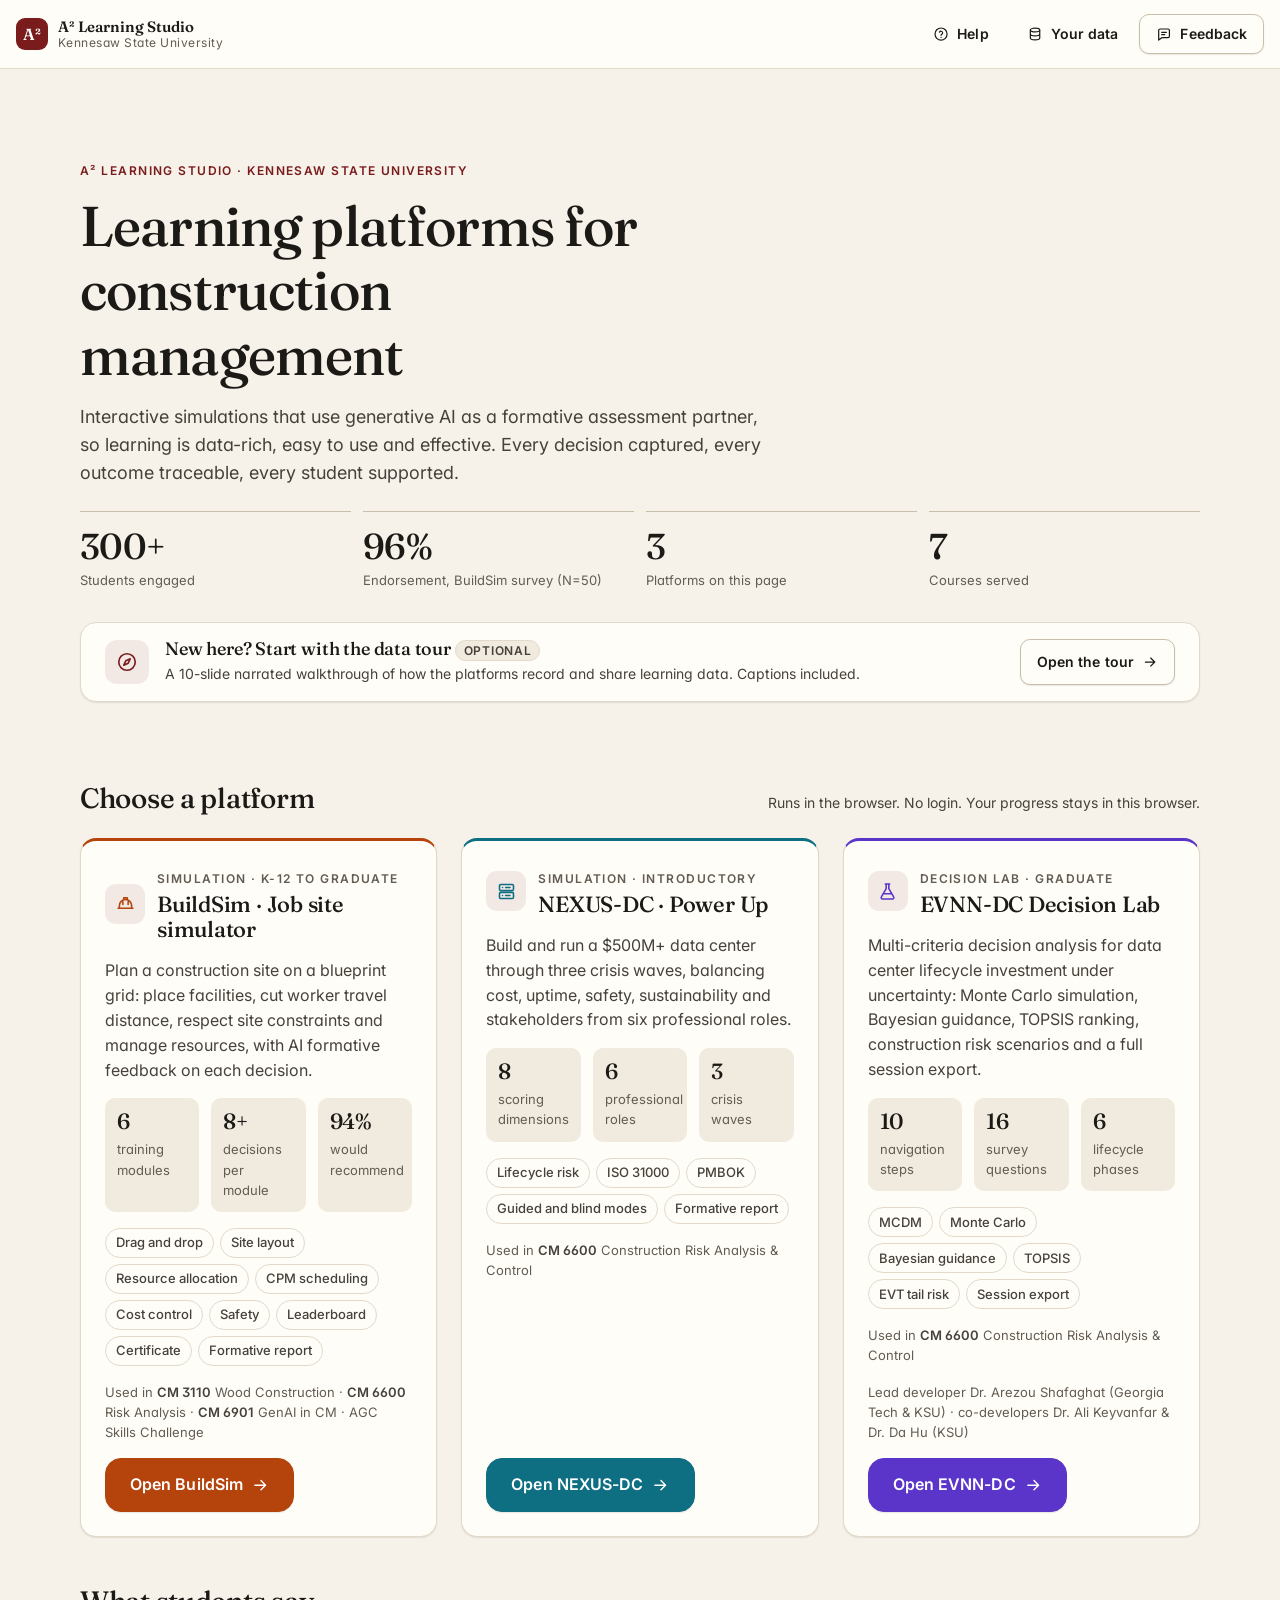
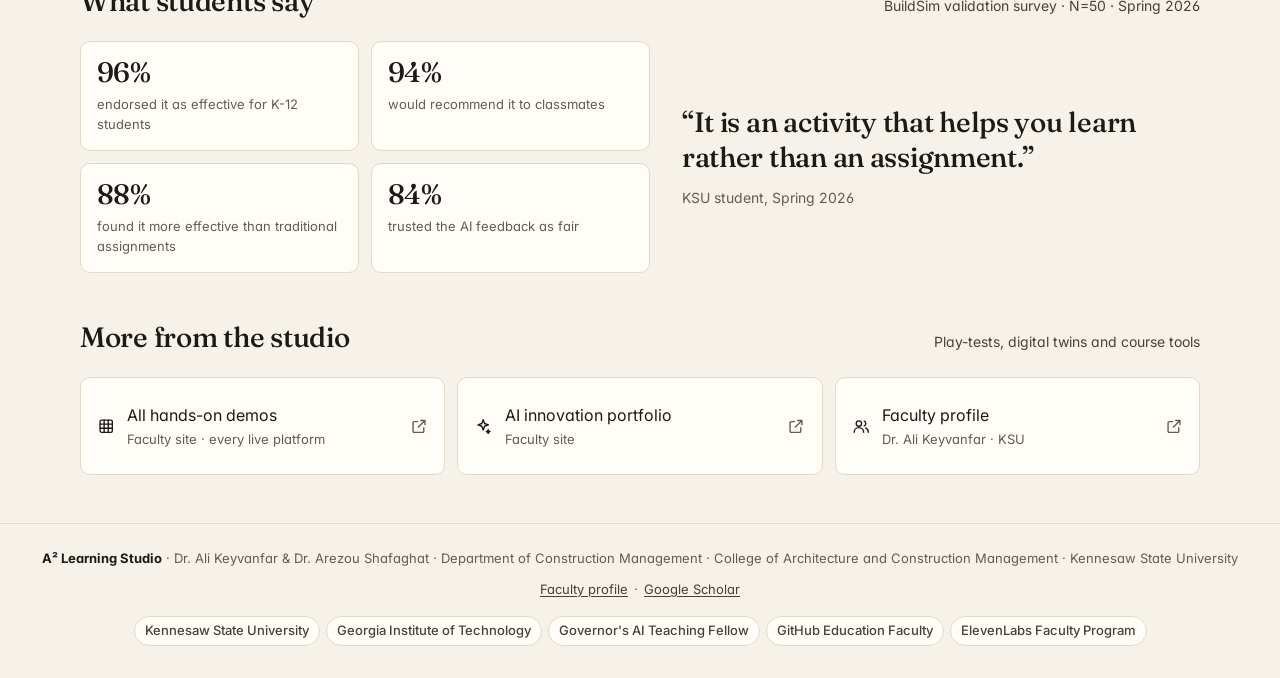
==== commit 808e1e58: "Kit v1.0.1: keep focused items clear of the sticky bar; phone captions - Scroll padding under the st" ====
--- a/index.html
+++ b/index.html
@@ -8,10 +8,10 @@
 <link rel="preconnect" href="https://fonts.gstatic.com" crossorigin>
 <link rel="stylesheet" href="https://fonts.googleapis.com/css2?family=Fraunces:opsz,wght@9..144,400;9..144,500;9..144,600&family=Inter:wght@400;500;600;700&family=JetBrains+Mono:wght@400;500;600&display=swap">
 <!-- /a2-kit:fonts -->
-<!-- a2-kit:css v1.0.0 -->
+<!-- a2-kit:css v1.0.1 -->
 <style id="a2-kit-css">
 /* ==========================================================================
-   A² Kit · v1.0.0 · shared design language for A² Learning Studio platforms
+   A² Kit · v1.0.1 · shared design language for A² Learning Studio platforms
    A² Learning Studio · Dr. Ali Keyvanfar & Dr. Arezou Shafaghat · KSU
    Canonical source: a2-learning-studio/kit/a2-kit.css (inlined into each
    platform between <!-- a2-kit:css --> markers by kit/sync.py).
@@ -94,7 +94,7 @@
 }
 
 /* ---------- base (zero specificity) ---------- */
-:where(html.a2) { -webkit-text-size-adjust: 100%; text-size-adjust: 100%; }
+:where(html.a2) { -webkit-text-size-adjust: 100%; text-size-adjust: 100%; scroll-padding-top: calc(var(--a2-bar-h) + 12px); }
 :where(body.a2) {
   margin: 0;
   background: var(--a2-bg);
@@ -286,7 +286,7 @@
 .a2-bar {
   position: sticky; top: 0; z-index: 900; min-height: var(--a2-bar-h);
   display: flex; align-items: center; gap: var(--a2-s3); padding: 6px var(--a2-s4);
-  background: color-mix(in srgb, var(--a2-surface) 92%, transparent);
+  background: color-mix(in srgb, var(--a2-surface) 96%, transparent);
   -webkit-backdrop-filter: saturate(1.4) blur(10px); backdrop-filter: saturate(1.4) blur(10px);
   border-bottom: 1px solid var(--a2-line);
   font-family: var(--a2-font-ui);
@@ -370,6 +370,14 @@
 .a2-captions-label { display: block; font: 600 var(--a2-t-2xs)/1.3 var(--a2-font-ui); letter-spacing: .1em; text-transform: uppercase; color: #d8cfc0; margin-bottom: 2px; }
 .a2-captions .a2-btn { --_bg: rgba(255, 255, 255, .08); --_fg: #fff; --_bd: rgba(255, 255, 255, .22); box-shadow: none; min-height: 40px; }
 .a2-captions .a2-btn:hover { --_bg: rgba(255, 255, 255, .16); --_bd: rgba(255, 255, 255, .4); }
+@media (max-width: 560px) {
+  /* phones: label + controls on one row, caption text full width below */
+  .a2-captions.is-on { display: grid; grid-template-columns: minmax(0, 1fr) repeat(4, auto); gap: 6px; align-items: center; padding: 10px 10px 12px 14px; }
+  .a2-captions-text { display: contents; }
+  .a2-captions-label { grid-column: 1; grid-row: 1; margin: 0; white-space: nowrap; overflow: hidden; text-overflow: ellipsis; }
+  .a2-captions-line { grid-column: 1 / -1; grid-row: 2; }
+  .a2-captions .a2-btn { min-height: 36px; min-width: 36px; width: 36px; height: 36px; padding: 0; }
+}
 .a2-transcript { font-size: var(--a2-t-sm); color: var(--a2-ink-2); }
 .a2-transcript summary { cursor: pointer; font-weight: 600; color: var(--a2-ink); min-height: 32px; display: flex; align-items: center; gap: 8px; }
 .a2-transcript[open] summary { margin-bottom: var(--a2-s2); }
@@ -605,10 +613,10 @@
   </div>
 </footer>
 
-<!-- a2-kit:js v1.0.0 -->
+<!-- a2-kit:js v1.0.1 -->
 <script id="a2-kit-js">
 /* ==========================================================================
-   A² Kit · v1.0.0 · shared runtime for A² Learning Studio platforms
+   A² Kit · v1.0.1 · shared runtime for A² Learning Studio platforms
    A² Learning Studio · Dr. Ali Keyvanfar & Dr. Arezou Shafaghat · KSU
    Canonical source: a2-learning-studio/kit/a2-kit.js (inlined into each
    platform between <!-- a2-kit:js --> markers by kit/sync.py).
@@ -630,7 +638,7 @@
   'use strict';
   if (window.A2 && window.A2.kit) return;
 
-  var VERSION = '1.0.0';
+  var VERSION = '1.0.1';
   var A2 = window.A2 = window.A2 || {};
   A2.kit = { version: VERSION };
 
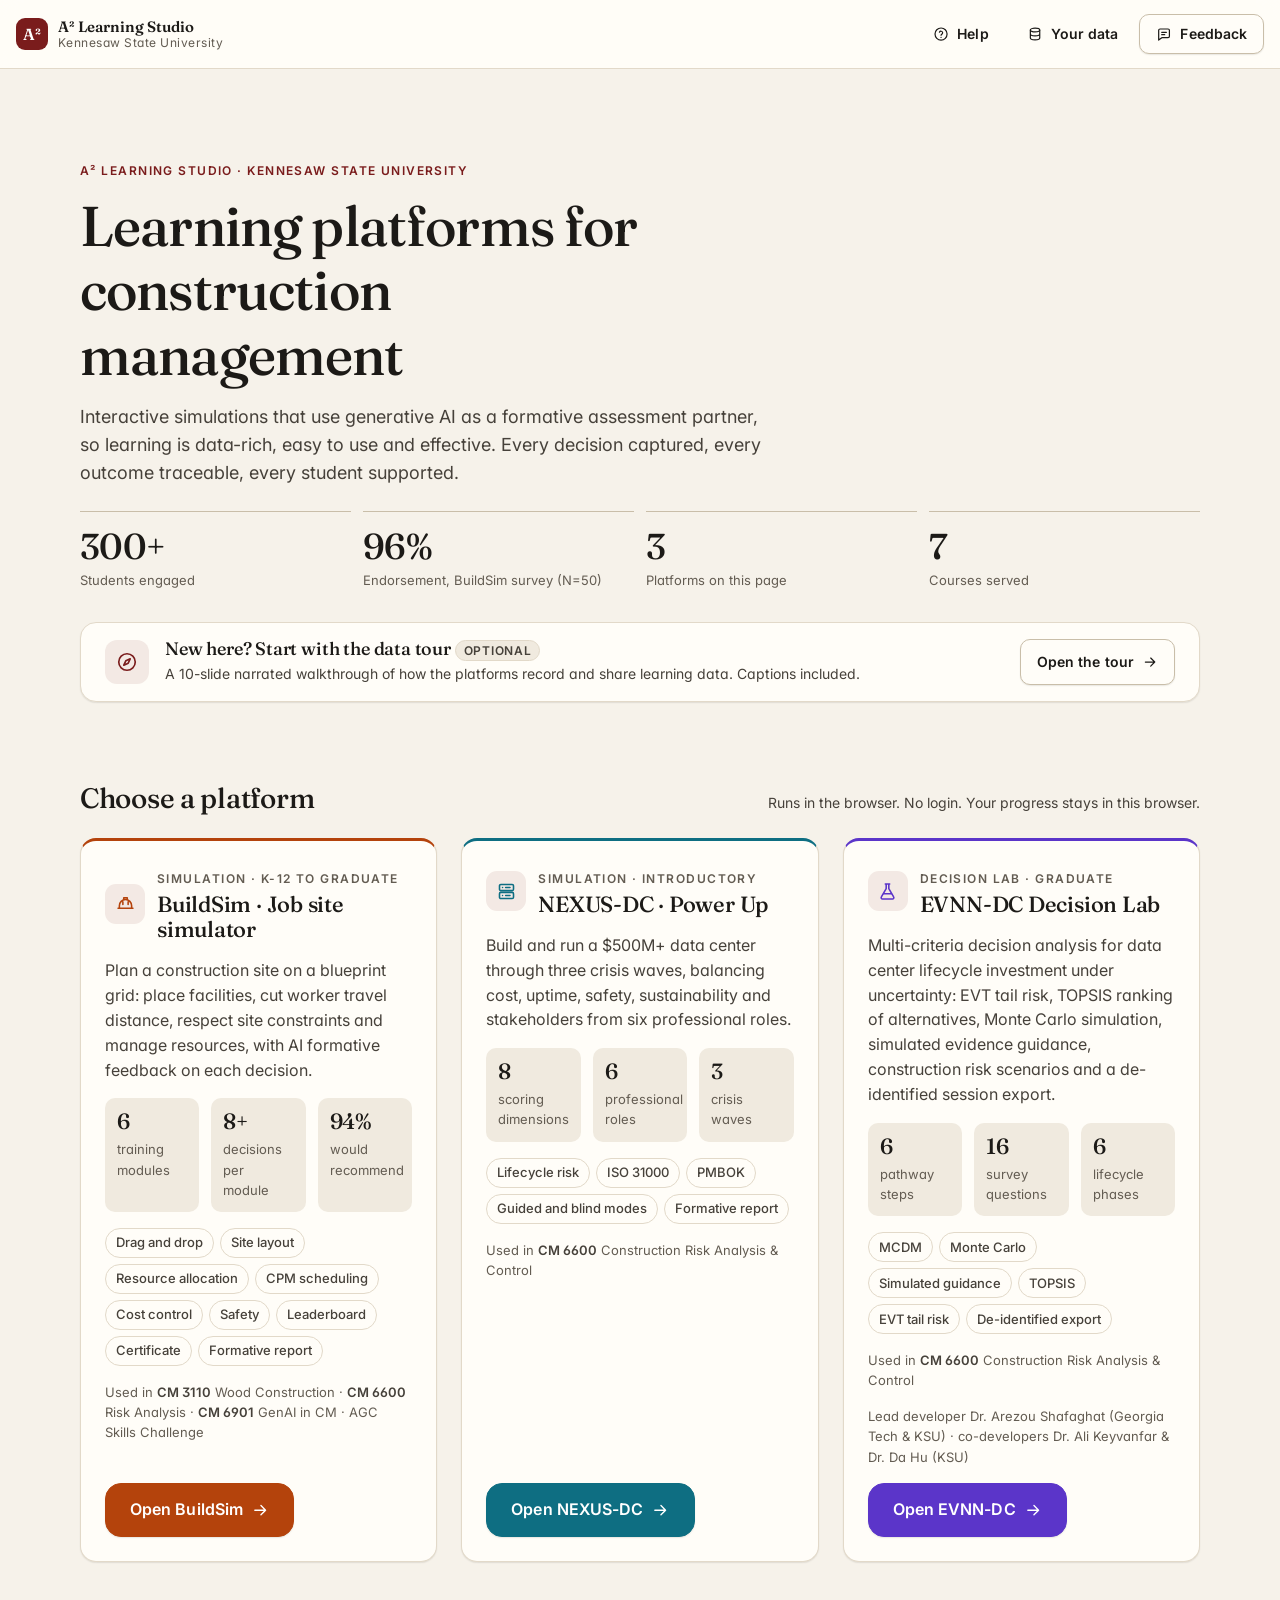
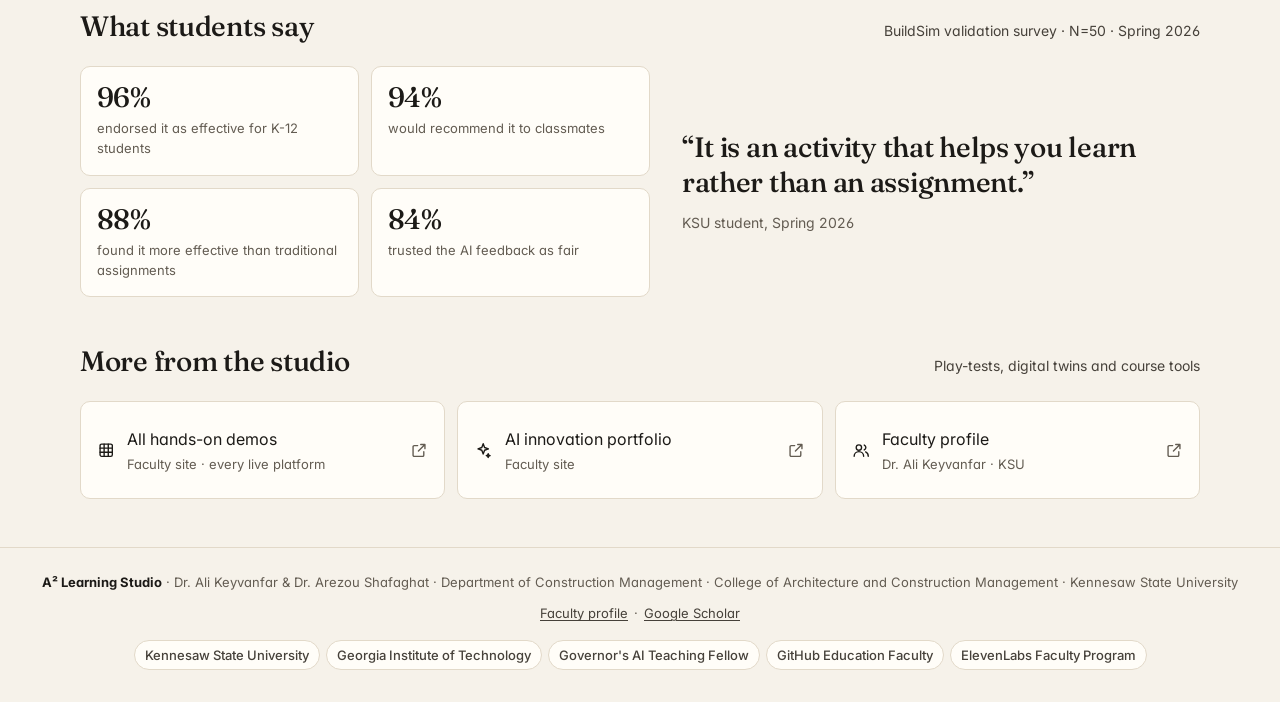
==== commit 7f303e7d: "EVNN-DC: rebuild the decision lab on the A² kit; fix the analysis engine Same file name; export file" ====
--- a/index.html
+++ b/index.html
@@ -560,14 +560,14 @@
             <span class="plat-ic" aria-hidden="true"><svg class="a2-ico"><use href="#a2-i-flask"></use></svg></span>
             <div><span class="a2-eyebrow">Decision lab · Graduate</span><h3 id="p-evnn">EVNN-DC Decision Lab</h3></div>
           </div>
-          <p class="desc">Multi-criteria decision analysis for data center lifecycle investment under uncertainty: Monte Carlo simulation, Bayesian guidance, TOPSIS ranking, construction risk scenarios and a full session export.</p>
+          <p class="desc">Multi-criteria decision analysis for data center lifecycle investment under uncertainty: EVT tail risk, TOPSIS ranking of alternatives, Monte Carlo simulation, simulated evidence guidance, construction risk scenarios and a de-identified session export.</p>
           <div class="a2-kpis" data-claims="evnn">
-            <div class="a2-kpi"><b class="a2-num" data-claim="steps">10</b><span>navigation steps</span></div>
+            <div class="a2-kpi"><b class="a2-num" data-claim="steps">6</b><span>pathway steps</span></div>
             <div class="a2-kpi"><b class="a2-num" data-claim="survey">16</b><span>survey questions</span></div>
             <div class="a2-kpi"><b class="a2-num" data-claim="phases">6</b><span>lifecycle phases</span></div>
           </div>
           <div class="chips" aria-label="Features">
-            <span class="a2-chip">MCDM</span><span class="a2-chip">Monte Carlo</span><span class="a2-chip">Bayesian guidance</span><span class="a2-chip">TOPSIS</span><span class="a2-chip">EVT tail risk</span><span class="a2-chip">Session export</span>
+            <span class="a2-chip">MCDM</span><span class="a2-chip">Monte Carlo</span><span class="a2-chip">Simulated guidance</span><span class="a2-chip">TOPSIS</span><span class="a2-chip">EVT tail risk</span><span class="a2-chip">De-identified export</span>
           </div>
           <p class="meta">Used in <strong>CM 6600</strong> Construction Risk Analysis &amp; Control</p>
           <p class="credit">Lead developer Dr. Arezou Shafaghat (Georgia Tech &amp; KSU) · co-developers Dr. Ali Keyvanfar &amp; Dr. Da Hu (KSU)</p>
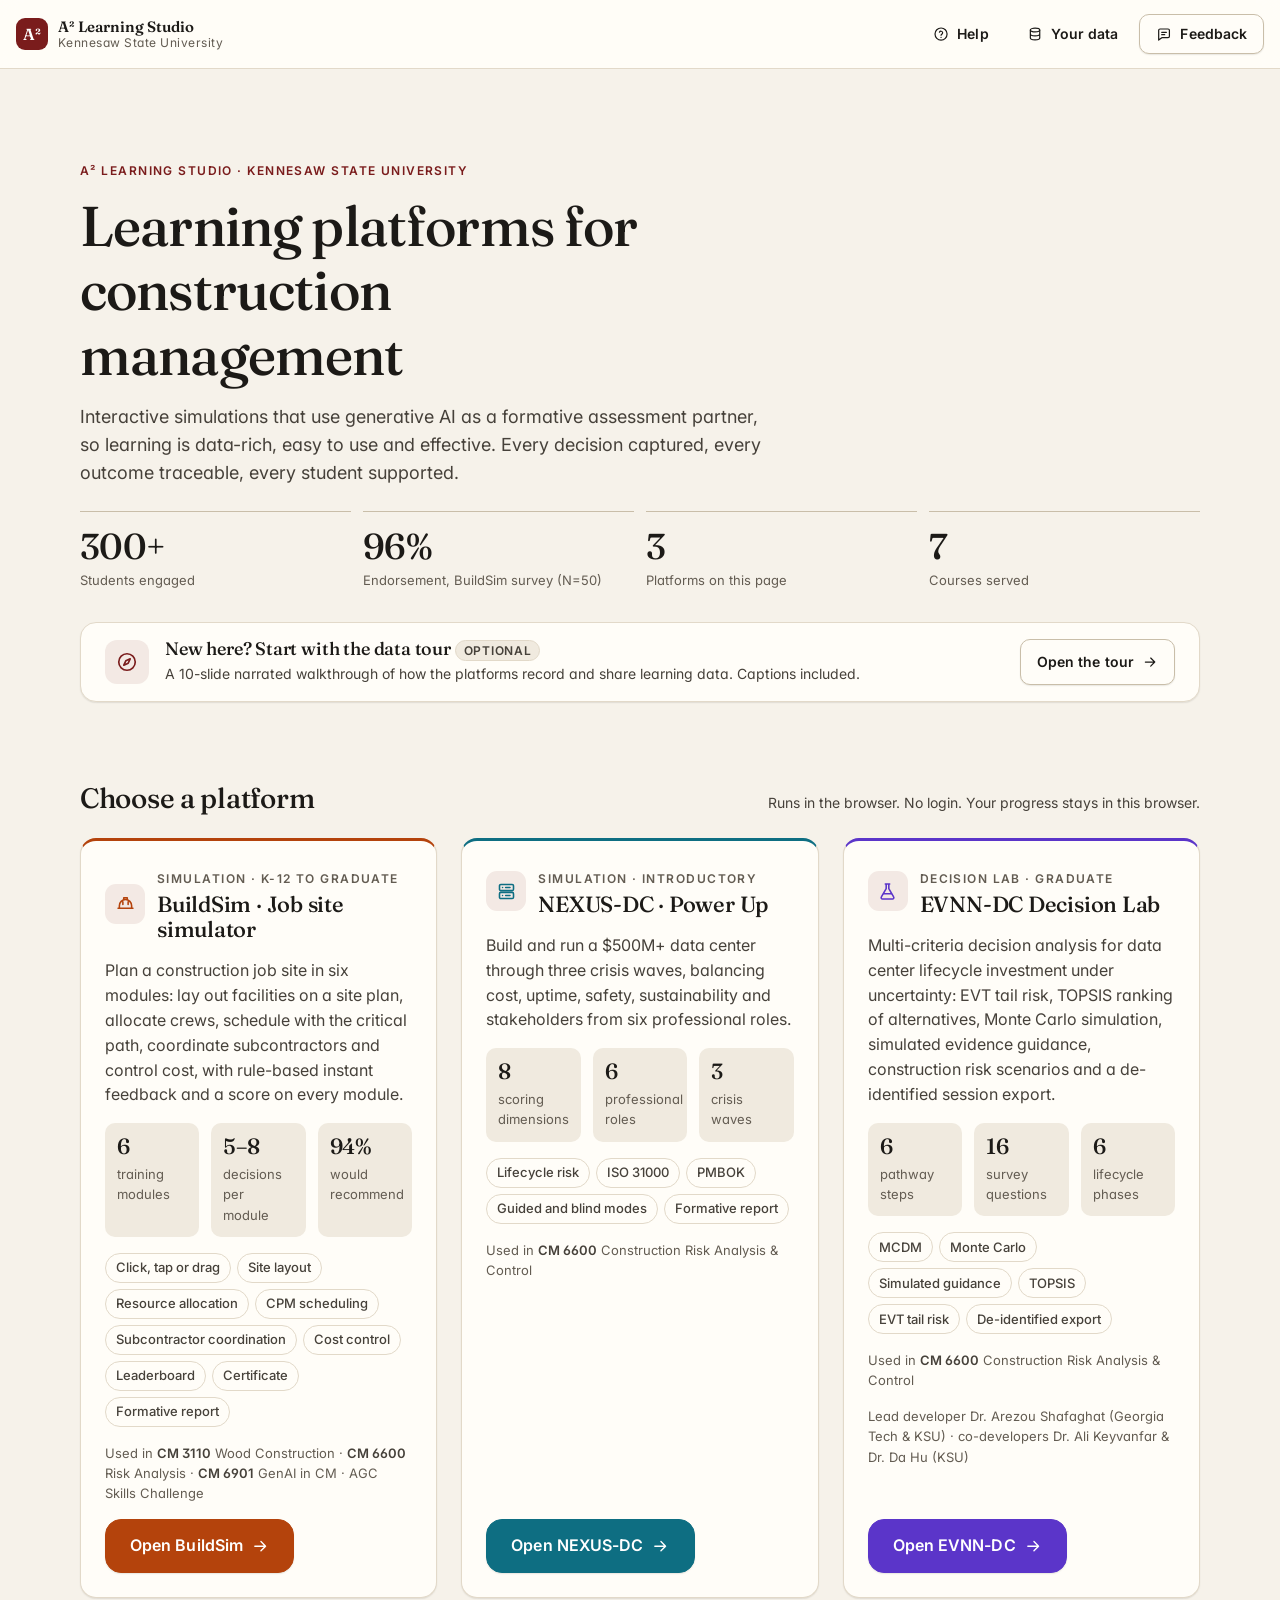
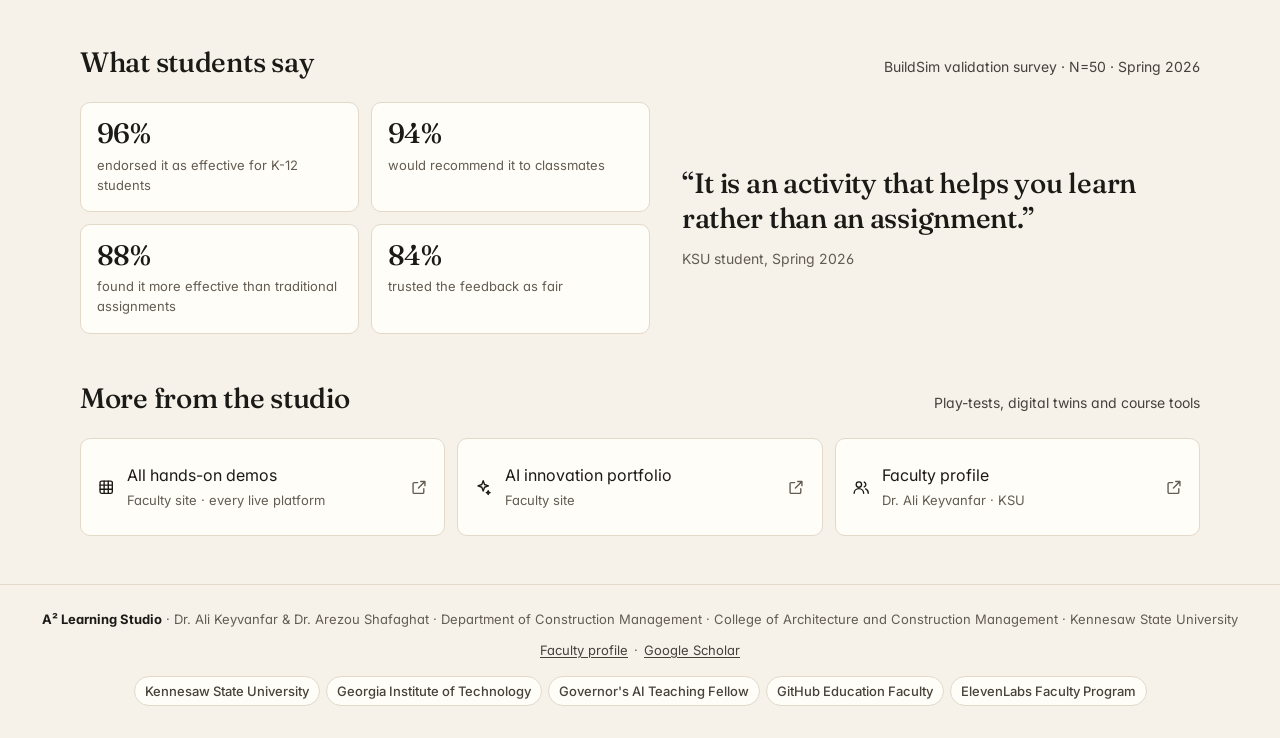
==== commit 29262838: "BuildSim: rebuild the job site simulator on the A² kit; fix scoring Same file name. Saved progress m" ====
--- a/index.html
+++ b/index.html
@@ -524,14 +524,14 @@
             <span class="plat-ic" aria-hidden="true"><svg class="a2-ico"><use href="#a2-i-hardhat"></use></svg></span>
             <div><span class="a2-eyebrow">Simulation · K-12 to graduate</span><h3 id="p-buildsim">BuildSim · Job site simulator</h3></div>
           </div>
-          <p class="desc">Plan a construction site on a blueprint grid: place facilities, cut worker travel distance, respect site constraints and manage resources, with AI formative feedback on each decision.</p>
+          <p class="desc">Plan a construction job site in six modules: lay out facilities on a site plan, allocate crews, schedule with the critical path, coordinate subcontractors and control cost, with rule-based instant feedback and a score on every module.</p>
           <div class="a2-kpis" data-claims="buildsim">
             <div class="a2-kpi"><b class="a2-num" data-claim="modules">6</b><span>training modules</span></div>
-            <div class="a2-kpi"><b class="a2-num" data-claim="decisions">8+</b><span>decisions per module</span></div>
+            <div class="a2-kpi"><b class="a2-num" data-claim="decisions">5–8</b><span>decisions per module</span></div>
             <div class="a2-kpi"><b class="a2-num">94%</b><span>would recommend</span></div>
           </div>
           <div class="chips" aria-label="Features">
-            <span class="a2-chip">Drag and drop</span><span class="a2-chip">Site layout</span><span class="a2-chip">Resource allocation</span><span class="a2-chip">CPM scheduling</span><span class="a2-chip">Cost control</span><span class="a2-chip">Safety</span><span class="a2-chip">Leaderboard</span><span class="a2-chip">Certificate</span><span class="a2-chip">Formative report</span>
+            <span class="a2-chip">Click, tap or drag</span><span class="a2-chip">Site layout</span><span class="a2-chip">Resource allocation</span><span class="a2-chip">CPM scheduling</span><span class="a2-chip">Subcontractor coordination</span><span class="a2-chip">Cost control</span><span class="a2-chip">Leaderboard</span><span class="a2-chip">Certificate</span><span class="a2-chip">Formative report</span>
           </div>
           <p class="meta">Used in <strong>CM 3110</strong> Wood Construction · <strong>CM 6600</strong> Risk Analysis · <strong>CM 6901</strong> GenAI in CM · AGC Skills Challenge</p>
           <a class="a2-btn is-primary is-lg" href="buildsim.html">Open BuildSim <svg class="a2-ico" aria-hidden="true"><use href="#a2-i-arrow-right"></use></svg></a>
@@ -584,7 +584,7 @@
           <div class="a2-kpi"><b class="a2-num">96%</b><span>endorsed it as effective for K-12 students</span></div>
           <div class="a2-kpi"><b class="a2-num">94%</b><span>would recommend it to classmates</span></div>
           <div class="a2-kpi"><b class="a2-num">88%</b><span>found it more effective than traditional assignments</span></div>
-          <div class="a2-kpi"><b class="a2-num">84%</b><span>trusted the AI feedback as fair</span></div>
+          <div class="a2-kpi"><b class="a2-num">84%</b><span>trusted the feedback as fair</span></div>
         </div>
         <figure style="margin:0">
           <blockquote>“It is an activity that helps you learn rather than an assignment.”</blockquote>
